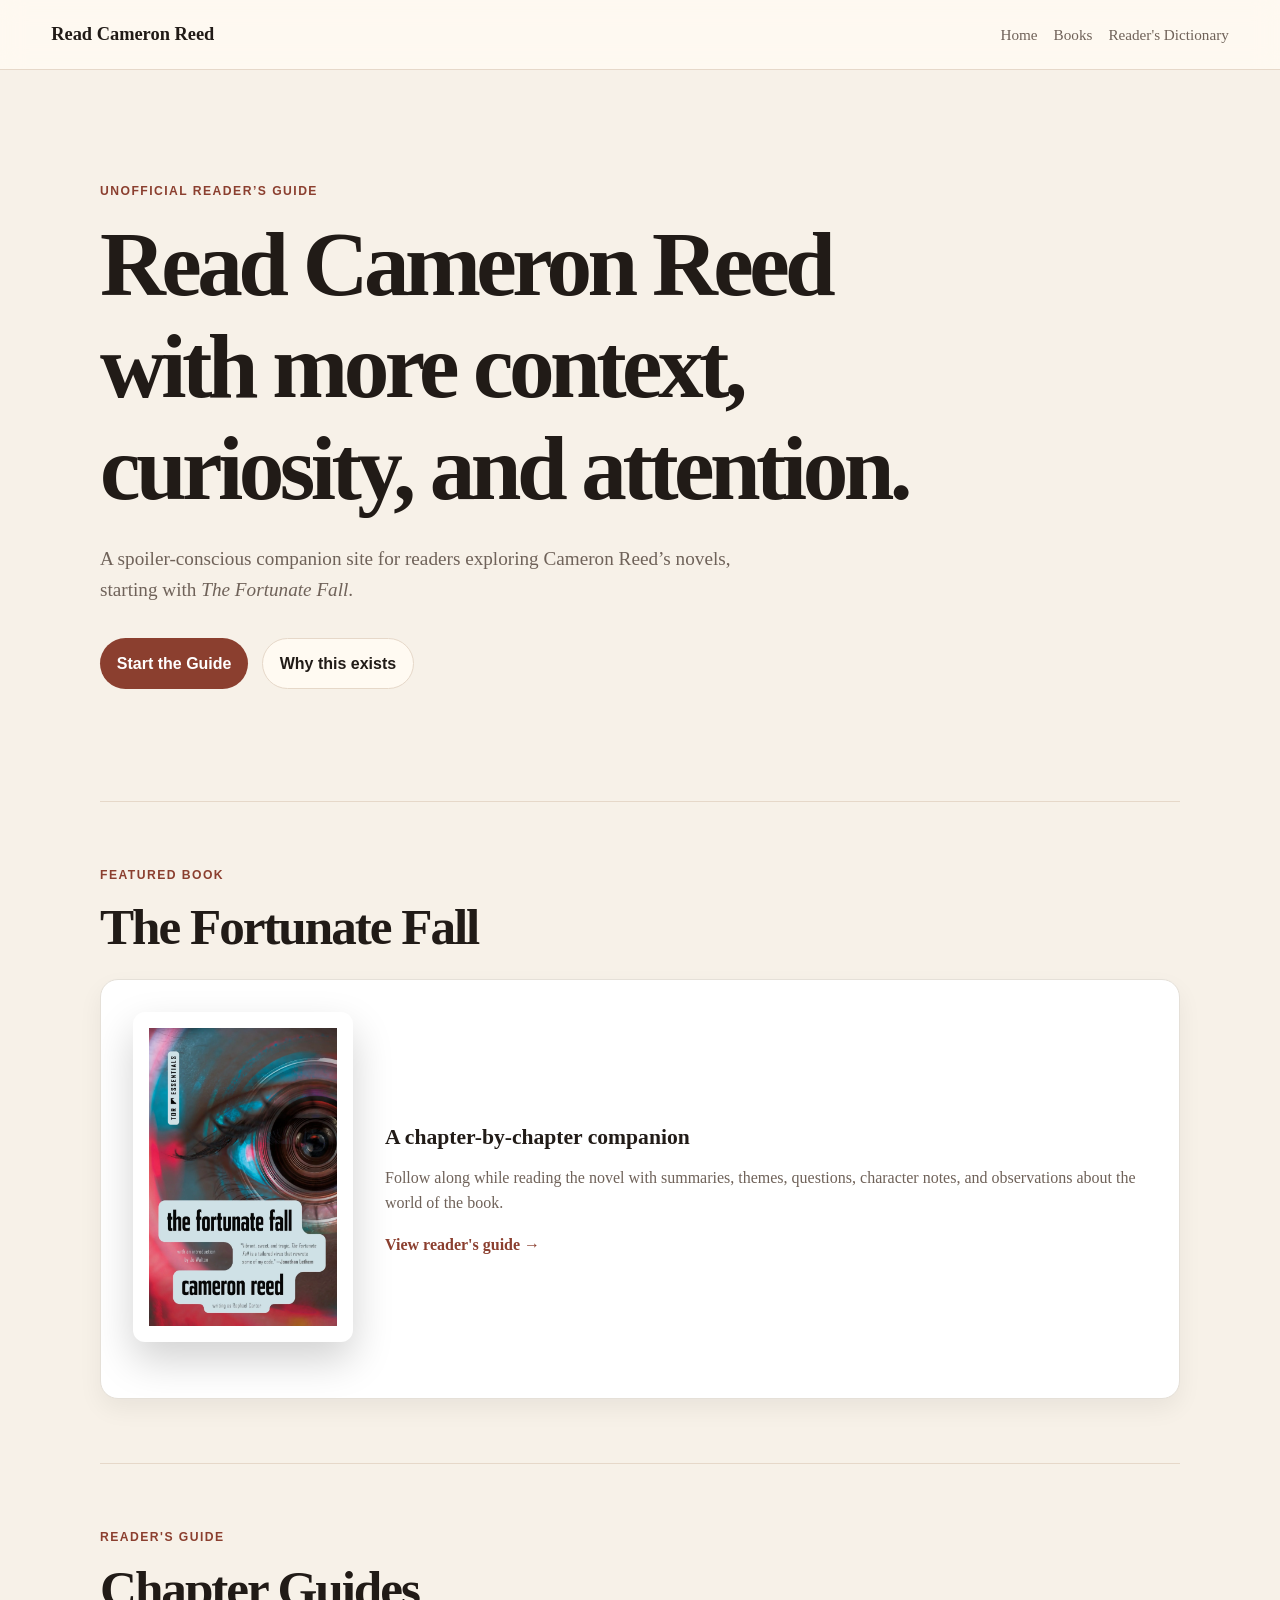
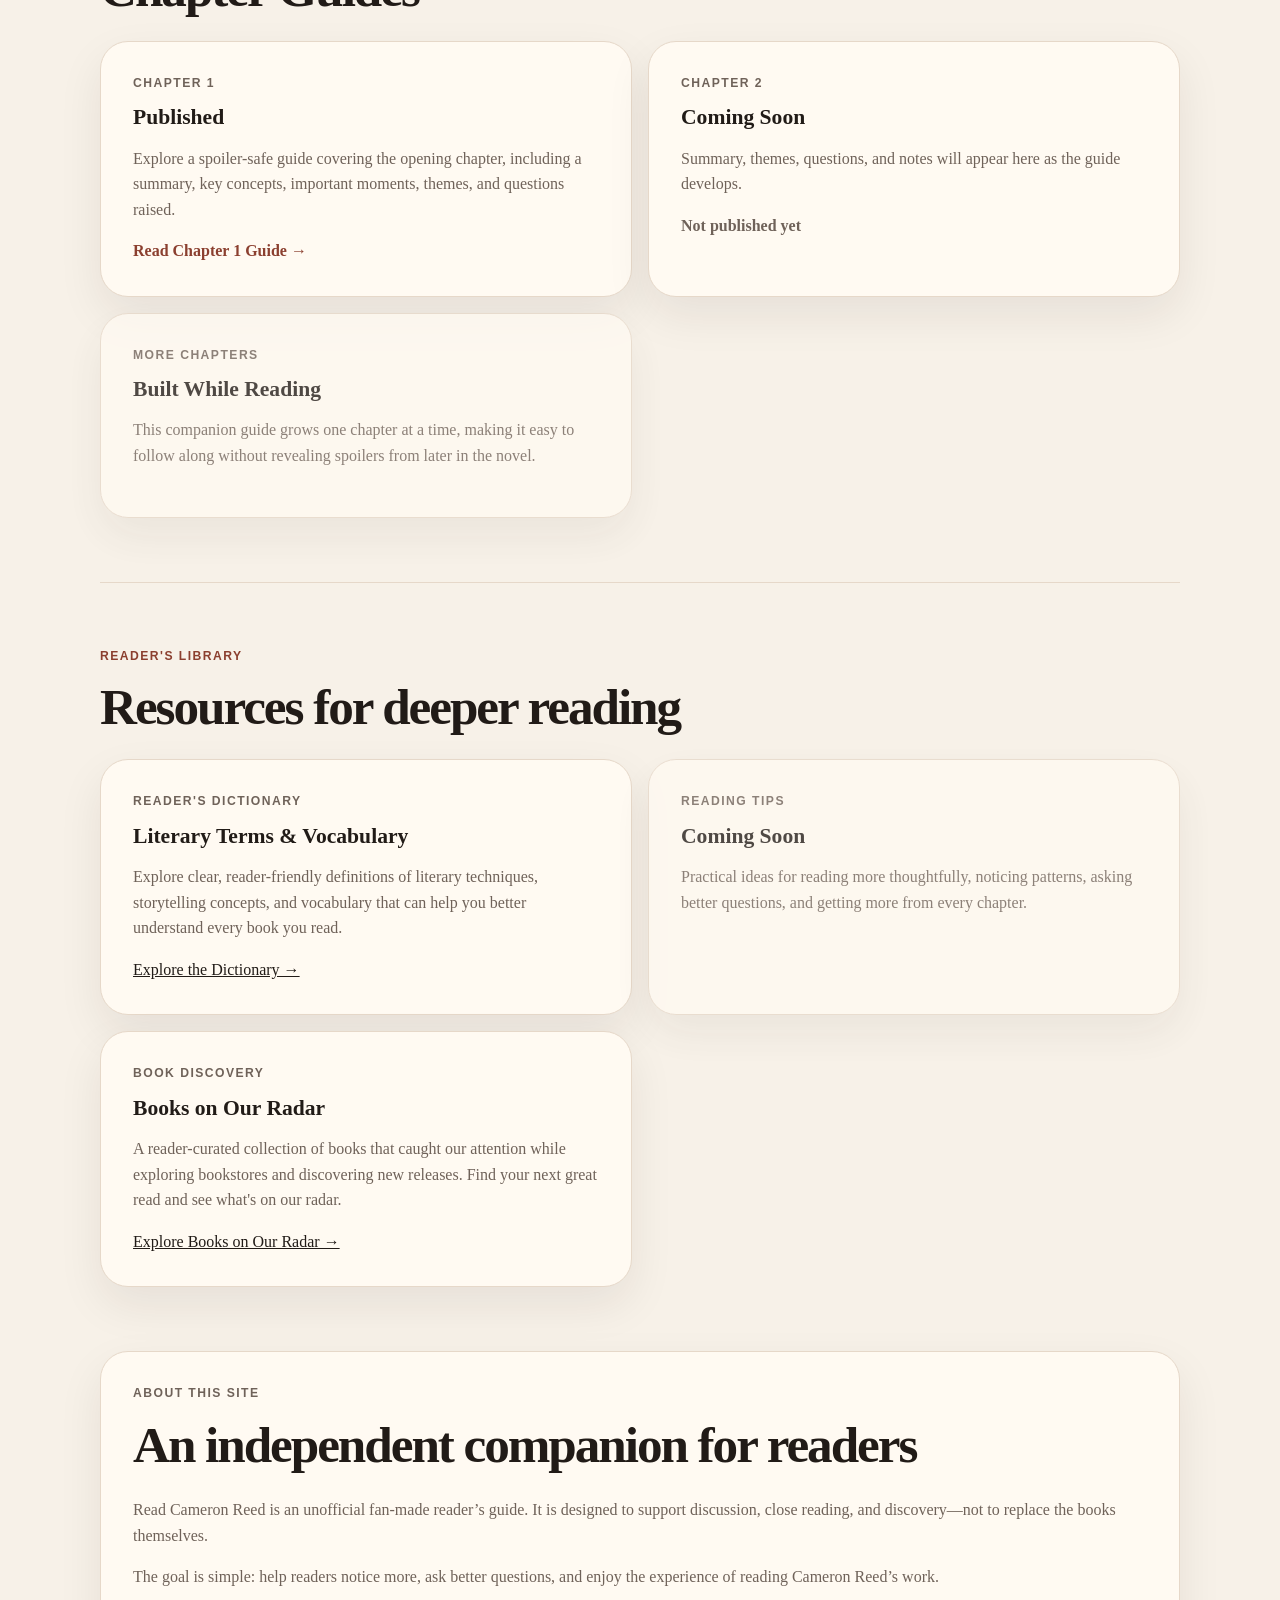
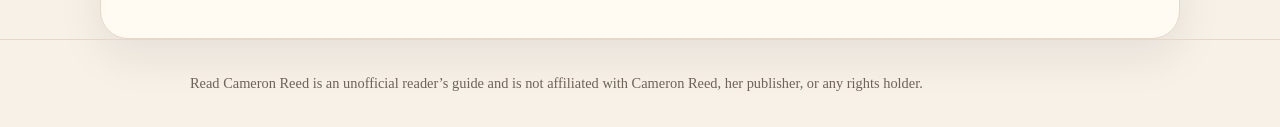
==== index.html @ 3d7f7a55 "Add Books on Our Radar and homepage Reader's Library update" ====
<!doctype html>
<html lang="en">

<head>
  <!-- Google tag (gtag.js) -->
  <script async src="https://www.googletagmanager.com/gtag/js?id=G-PW70NG52H1"></script>
  <script>
    window.dataLayer = window.dataLayer || [];
    function gtag() { dataLayer.push(arguments); }
    gtag('js', new Date());

    gtag('config', 'G-PW70NG52H1');
  </script>

  <meta charset="utf-8">
  <meta name="viewport" content="width=device-width, initial-scale=1">

  <title>Read Cameron Reed | An Unofficial Reader's Companion</title>
  <meta name="description"
    content="An unofficial, spoiler-conscious reader's companion for Cameron Reed's novels, featuring chapter guides, themes, characters, and reading resources.">
  <meta name="author" content="Read Cameron Reed">

  <link rel="canonical" href="https://readcameronreed.com/">

  <!-- Open Graph -->
  <meta property="og:locale" content="en_US">
  <meta property="og:type" content="website">
  <meta property="og:site_name" content="Read Cameron Reed">
  <meta property="og:url" content="https://readcameronreed.com/">
  <meta property="og:title" content="Read Cameron Reed">
  <meta property="og:description"
    content="Chapter guides, themes, characters, and thoughtful reading companions for Cameron Reed's novels.">
  <meta property="og:image" content="https://readcameronreed.com/assets/images/social/social-card.jpg">
  <meta property="og:image:secure_url" content="https://readcameronreed.com/assets/images/social/social-card.jpg">
  <meta property="og:image:type" content="image/jpeg">
  <meta property="og:image:width" content="1200">
  <meta property="og:image:height" content="630">
  <meta property="og:image:alt"
    content="Read Cameron Reed — An unofficial reader's companion for Cameron Reed's novels.">

  <!-- Twitter / X -->
  <meta name="twitter:card" content="summary_large_image">
  <meta name="twitter:title" content="Read Cameron Reed">
  <meta name="twitter:description"
    content="Chapter guides, themes, characters, and thoughtful reading companions for Cameron Reed's novels.">
  <meta name="twitter:image" content="https://readcameronreed.com/assets/images/social/social-card.jpg">
  <meta name="twitter:image:alt"
    content="Read Cameron Reed — An unofficial reader's companion for Cameron Reed's novels.">

  <!-- Icons -->
  <link rel="icon" href="/favicon.ico" sizes="any">
  <link rel="icon" type="image/svg+xml" href="/assets/favicon.svg">
  <link rel="icon" type="image/png" sizes="32x32" href="/favicon-32x32.png">
  <link rel="icon" type="image/png" sizes="16x16" href="/favicon-16x16.png">
  <link rel="apple-touch-icon" href="/apple-touch-icon.png">

  <meta name="theme-color" content="#8b3f2f">

  <link rel="stylesheet" href="/assets/style.css?v=1.0.6" />
</head>

<body>
  <header class="site-header">
    <a class="site-logo" href="/">Read Cameron Reed</a>

    <nav class="site-nav" aria-label="Main navigation">
      <a href="/" aria-current="page">Home</a>
      <a href="/the-fortunate-fall/">Books</a>
      <!-- <a href="/readers-library/">Reader's Library</a> -->
      <a href="/readers-dictionary/">Reader's Dictionary</a>
    </nav>
  </header>

  <main>
    <section class="hero">
      <p class="eyebrow">Unofficial reader’s guide</p>
      <h1>Read Cameron Reed with more context, curiosity, and attention.</h1>
      <p class="hero-text">
        A spoiler-conscious companion site for readers exploring Cameron Reed’s novels,
        starting with <em>The Fortunate Fall</em>.
      </p>

      <div class="hero-actions">
        <a class="button primary" href="/the-fortunate-fall/">
          Start the Guide
        </a>
        <a class="button secondary" href="#about">Why this exists</a>
      </div>
    </section>

    <section id="books" class="section">
      <div class="section-heading">
        <p class="eyebrow">Featured book</p>
        <h2>The Fortunate Fall</h2>
      </div>

      <div class="book-card">

        <img src="/assets/images/the-fortunate-fall-cover.webp" alt="Cover of The Fortunate Fall by Cameron Reed"
          class="book-cover">

        <div>
          <h3>A chapter-by-chapter companion</h3>
          <p>
            Follow along while reading the novel with summaries, themes,
            questions, character notes, and observations about the world
            of the book.
          </p>

          <a class="text-link" href="#guides">
            View reader's guide →
          </a>
        </div>

      </div>
    </section>

    <section id="guides" class="section">
      <div class="section-heading">
        <p class="eyebrow">Reader's Guide</p>
        <h2>Chapter Guides</h2>
      </div>

      <div class="guide-grid">

        <article class="guide-card">
          <p class="chapter-label">Chapter 1</p>

          <h3>Published</h3>

          <p>
            Explore a spoiler-safe guide covering the opening chapter, including a
            summary, key concepts, important moments, themes, and questions raised.
          </p>

          <a class="text-link" href="/the-fortunate-fall/chapter-1/">
            Read Chapter 1 Guide →
          </a>
        </article>

        <article class="guide-card">
          <p class="chapter-label">Chapter 2</p>

          <h3>Coming Soon</h3>

          <p>
            Summary, themes, questions, and notes will appear here as the guide
            develops.
          </p>

          <a class="text-link disabled" href="#" aria-disabled="true">
            Not published yet
          </a>
        </article>

        <article class="guide-card muted">
          <p class="chapter-label">More Chapters</p>

          <h3>Built While Reading</h3>

          <p>
            This companion guide grows one chapter at a time, making it easy to
            follow along without revealing spoilers from later in the novel.
          </p>
        </article>

      </div>
    </section>

    <section id="library" class="section">
      <div class="section-heading">
        <p class="eyebrow">Reader's Library</p>
        <h2>Resources for deeper reading</h2>
      </div>

      <div class="guide-grid">

        <article class="guide-card">
          <p class="chapter-label">Reader's Dictionary</p>

          <h3>Literary Terms &amp; Vocabulary</h3>

          <p>
            Explore clear, reader-friendly definitions of literary techniques,
            storytelling concepts, and vocabulary that can help you better
            understand every book you read.
          </p>

          <a href="/readers-dictionary/">
            Explore the Dictionary →
          </a>
        </article>

        <article class="guide-card muted">
          <p class="chapter-label">Reading Tips</p>

          <h3>Coming Soon</h3>

          <p>
            Practical ideas for reading more thoughtfully, noticing patterns,
            asking better questions, and getting more from every chapter.
          </p>
        </article>

        <article class="guide-card">
          <p class="chapter-label">Book Discovery</p>

          <h3>Books on Our Radar</h3>

          <p>
            A reader-curated collection of books that caught our attention while
            exploring bookstores and discovering new releases. Find your next
            great read and see what's on our radar.
          </p>

          <a href="/books-on-our-radar/">
            Explore Books on Our Radar →
          </a>
        </article>

      </div>
    </section>

    <section id="about" class="section about-section">
      <div class="section-heading">
        <p class="eyebrow">About this site</p>
        <h2>An independent companion for readers</h2>
      </div>

      <p>
        Read Cameron Reed is an unofficial fan-made reader’s guide. It is designed to support
        discussion, close reading, and discovery—not to replace the books themselves.
      </p>

      <p>
        The goal is simple: help readers notice more, ask better questions, and enjoy the experience
        of reading Cameron Reed’s work.
      </p>
    </section>
  </main>

  <footer class="site-footer">
    <p>
      Read Cameron Reed is an unofficial reader’s guide and is not affiliated with Cameron Reed,
      her publisher, or any rights holder.
    </p>
  </footer>

  <script src="assets/main.js"></script>
</body>

</html>
---- assets/style.css ----
:root {
  --bg: #f7f1e8;
  --surface: #fffaf2;
  --text: #211b17;
  --muted: #6f6259;
  --accent: #8b3f2f;
  --accent-dark: #652b21;
  --border: #e6d8c9;
  --shadow: 0 18px 45px rgba(33, 27, 23, 0.08);
}

* {
  box-sizing: border-box;
}

body {
  margin: 0;
  font-family: Georgia, "Times New Roman", serif;
  background: var(--bg);
  color: var(--text);
  line-height: 1.6;
}

a {
  color: inherit;
}

.site-header {
  display: flex;
  justify-content: space-between;
  align-items: center;
  gap: 1rem;
  padding: 1.25rem clamp(1rem, 4vw, 4rem);
  border-bottom: 1px solid var(--border);
  background: rgba(255, 250, 242, 0.88);
  position: sticky;
  top: 0;
  backdrop-filter: blur(12px);
  z-index: 10;
}

.site-logo {
  font-weight: 700;
  text-decoration: none;
  font-size: 1.15rem;
}

.site-nav {
  display: flex;
  gap: 1rem;
  flex-wrap: wrap;
}

.site-nav a {
  text-decoration: none;
  color: var(--muted);
  font-size: 0.95rem;
}

.site-nav a:hover {
  color: var(--accent);
}

main {
  width: min(1080px, calc(100% - 2rem));
  margin: 0 auto;
}

.hero {
  padding: clamp(4rem, 10vw, 7rem) 0;
}

.eyebrow,
.chapter-label {
  color: var(--accent);
  text-transform: uppercase;
  letter-spacing: 0.12em;
  font-size: 0.76rem;
  font-weight: 700;
  margin: 0 0 0.75rem;
  font-family: Arial, sans-serif;
}

h1,
h2,
h3 {
  line-height: 1.12;
  margin: 0;
}

h1 {
  font-size: clamp(2.7rem, 8vw, 5.7rem);
  max-width: 900px;
  letter-spacing: -0.05em;
}

h2 {
  font-size: clamp(2rem, 5vw, 3.2rem);
  letter-spacing: -0.04em;
}

h3 {
  font-size: 1.35rem;
}

.hero-text {
  max-width: 680px;
  color: var(--muted);
  font-size: 1.2rem;
  margin: 1.5rem 0 0;
}

.hero-actions {
  display: flex;
  gap: 0.85rem;
  flex-wrap: wrap;
  margin-top: 2rem;
}

.button {
  display: inline-flex;
  align-items: center;
  justify-content: center;
  min-height: 44px;
  padding: 0.75rem 1.05rem;
  border-radius: 999px;
  text-decoration: none;
  font-family: Arial, sans-serif;
  font-weight: 700;
}

.button.primary {
  background: var(--accent);
  color: white;
}

.button.primary:hover {
  background: var(--accent-dark);
}

.button.secondary {
  border: 1px solid var(--border);
  background: var(--surface);
}

.section {
  padding: 4rem 0;
  border-top: 1px solid var(--border);
}

.section-heading {
  margin-bottom: 1.5rem;
}

.book-card,
.guide-card,
.about-section {
  background: var(--surface);
  border: 1px solid var(--border);
  border-radius: 28px;
  padding: clamp(1.25rem, 3vw, 2rem);
  box-shadow: var(--shadow);
}

.book-card {
  display: flex;
  align-items: center;
  justify-content: space-between;
  gap: 2rem;
}

.book-card p,
.guide-card p,
.about-section p {
  color: var(--muted);
}

.guide-grid {
  display: grid;
  grid-template-columns: repeat(2, minmax(0, 1fr));
  gap: 1rem;
}

.guide-card.muted {
  opacity: 0.78;
}

.text-link {
  color: var(--accent);
  font-weight: 700;
  text-decoration: none;
  white-space: nowrap;
}

.text-link:hover {
  text-decoration: underline;
}

.text-link.disabled {
  color: var(--muted);
  pointer-events: none;
}

.site-footer {
  padding: 2rem clamp(1rem, 4vw, 4rem);
  color: var(--muted);
  font-size: 0.9rem;
  border-top: 1px solid var(--border);
}

.site-footer p {
  max-width: 900px;
  margin: 0 auto;
}

@media (max-width: 720px) {

  .site-header,
  .book-card {
    align-items: flex-start;
    flex-direction: column;
  }

  .guide-grid {
    grid-template-columns: 1fr;
  }

  h1 {
    font-size: clamp(2.4rem, 14vw, 4rem);
  }
}

.book-cover {
  width: min(220px, 100%);
  border-radius: 12px;
  box-shadow: 0 18px 40px rgba(0, 0, 0, 0.18);

  margin: 0 auto 1.5rem;
  display: block;
}

/* ==========================================================
   Homepage
   ========================================================== */

#books,
#guides,
#about {
  scroll-margin-top: 30px;
}

/* ==========================================================
   Chapter Guide Pages
   ========================================================== */

.page-shell {
  max-width: 960px;
  margin: 0 auto;
  padding: 3rem 1.25rem 4rem;
}

.chapter-guide {
  max-width: 760px;
  margin: 0 auto;
  line-height: 1.75;
}

.chapter-guide .eyebrow {
  margin-bottom: 0.75rem;
  font-size: 0.78rem;
  font-weight: 700;
  letter-spacing: 0.12em;
  text-transform: uppercase;
  color: #7a5c3e;
}

.chapter-guide h1 {
  margin: 0 0 1rem;
  font-size: clamp(2.25rem, 6vw, 4.25rem);
  line-height: 1.05;
  letter-spacing: -0.04em;
}

.chapter-guide .lede {
  margin: 0 0 1.5rem;
  font-size: 1.2rem;
  line-height: 1.65;
  color: #4d4036;
}

.spoiler-note {
  margin: 1.5rem 0 2.75rem;
  padding: 1rem 1.1rem;
  border-left: 4px solid #9b6a3d;
  border-radius: 0.75rem;
  background: #fff7ed;
  color: #4d3420;
}

.chapter-guide section {
  margin-top: 3rem;
}

.chapter-guide h2 {
  margin: 0 0 1rem;
  padding-top: 0.25rem;
  font-size: clamp(1.45rem, 3vw, 2rem);
  line-height: 1.2;
  letter-spacing: -0.02em;
}

.chapter-guide h3 {
  margin: 1.5rem 0 0.5rem;
  font-size: 1.15rem;
  line-height: 1.3;
}

.chapter-guide p {
  margin: 0 0 1.15rem;
}

.chapter-guide ul {
  margin: 0.75rem 0 1.35rem;
  padding-left: 1.25rem;
}

.chapter-guide li {
  margin-bottom: 0.55rem;
}

.chapter-nav {
  display: flex;
  justify-content: space-between;
  gap: 1rem;
  margin-top: 3.5rem;
  padding-top: 1.5rem;
  border-top: 1px solid rgba(80, 60, 40, 0.18);
  font-weight: 700;
}

.chapter-nav span {
  color: #6f6259;
}

@media (max-width: 640px) {
  .page-shell {
    padding-top: 2rem;
  }

  .chapter-guide {
    line-height: 1.68;
  }

  .chapter-guide section {
    margin-top: 2.4rem;
  }

  .chapter-nav {
    flex-direction: column;
  }
}

.chapter-book {
  display: inline-flex;
  align-items: center;
  gap: 1rem;

  margin: 1.5rem 0;
  padding: 0.75rem 1rem;

  background: var(--surface-color);
  border: 1px solid var(--border-color);
  border-radius: 12px;
}

.chapter-book-cover {
  width: 56px;
  border-radius: 6px;
  box-shadow: 0 4px 12px rgba(0, 0, 0, .15);
}

.chapter-book span {
  color: var(--text-muted);
  font-size: 0.9rem;
}

/* ==========================================================
   Documentation Pages
   ========================================================== */

.doc-shell {
  max-width: 1100px;
  margin: 0 auto;
  padding: 4rem 1.5rem 5rem;
}

.doc-hero {
  max-width: 760px;
  margin-bottom: 5rem;
}

.doc-hero h1 {
  margin: 0.25rem 0 1rem;
  font-size: clamp(3rem, 7vw, 4.8rem);
  line-height: 1.05;
  letter-spacing: -0.045em;
}

.doc-lede {
  max-width: 720px;
  margin-bottom: 2rem;
  font-size: 1.3rem;
  line-height: 1.7;
  color: #555;
}

.doc-actions {
  display: flex;
  gap: 1rem;
  flex-wrap: wrap;
}

.doc-section {
  margin-top: 5rem;
}

.doc-section-heading {
  margin-bottom: 2rem;
}

.doc-section-heading h2 {
  margin: 0.25rem 0 0;
  font-size: clamp(2rem, 4vw, 2.8rem);
  line-height: 1.15;
}

.doc-copy {
  max-width: 760px;
}

.doc-copy p {
  margin-bottom: 1.4rem;
  font-size: 1.08rem;
  line-height: 1.85;
}

.doc-grid {
  display: grid;
  grid-template-columns: repeat(auto-fit, minmax(320px, 1fr));
  gap: 1.75rem;
}

.doc-card {
  padding: 1.75rem;
  border: 1px solid #e6e6e6;
  border-radius: 18px;
  background: #fff;
  transition:
    transform .18s ease,
    box-shadow .18s ease,
    border-color .18s ease;
}

.doc-card:hover {
  transform: translateY(-3px);
  border-color: #d7d7d7;
  box-shadow: 0 12px 32px rgba(0, 0, 0, .06);
}

.doc-card.muted {
  background: #fafafa;
}

.doc-card h3 {
  margin: .35rem 0 1rem;
  font-size: 1.35rem;
}

.doc-card p {
  margin-bottom: 1.4rem;
  line-height: 1.7;
}

.status-pill {
  display: inline-block;
  padding: .4rem .8rem;
  border-radius: 999px;
  background: #f2f2f2;
  font-size: .85rem;
  font-weight: 600;
  color: #666;
}

.doc-callout {
  max-width: 820px;
  padding-top: 3rem;
  border-top: 1px solid #ececec;
}

.doc-callout h2 {
  margin-bottom: 1rem;
}

.doc-callout p {
  font-size: 1.1rem;
  line-height: 1.8;
}

@media (max-width: 768px) {

  .doc-shell {
    padding-top: 2.5rem;
  }

  .doc-hero {
    margin-bottom: 3.5rem;
  }

  .doc-section {
    margin-top: 3.5rem;
  }

}

html {
  scroll-behavior: smooth;
}

.doc-section {
  scroll-margin-top: 90px;
}

.doc-hero-image {
  display: block;
  width: 100%;
  max-width: 900px;
  height: auto;

  margin-top: 3rem;
  margin-bottom: 2.5rem;

  border-radius: 18px;
  box-shadow: 0 20px 60px rgba(0, 0, 0, 0.18);
}

.guide-overview {
  margin: 1.5rem 0;
}

.guide-overview p {
  margin: 0.5rem 0;
}

.doc-hero-with-cover {
  display: grid;
  grid-template-columns: minmax(0, 1fr) 220px;
  gap: 2rem;
  align-items: center;
}

.doc-book-cover {
  width: 220px;
  max-width: 100%;
  margin: 0;
  justify-self: center;
}

@media (max-width: 700px) {
  .doc-hero-with-cover {
    grid-template-columns: 1fr;
  }

  .doc-book-cover {
    order: -1;
    margin: 0 auto 1.25rem;
  }
}

.doc-book-cover {
  transition: transform 0.2s ease, box-shadow 0.2s ease;
}

.doc-book-cover:hover {
  transform: translateY(-2px);
  box-shadow: 0 24px 48px rgba(0, 0, 0, .22);
}

.doc-hero-image {
  max-width: 720px;
  width: 100%;
  margin: 2rem auto 0;
  display: block;
  border-radius: 16px;
}

/* ==========================================================
   Reader's Dictionary
   ========================================================== */

.dictionary-entry {
  max-width: 820px;
  margin: 0 auto;
  padding: 3rem 0;
}

.dictionary-entry .eyebrow {
  margin-bottom: 0.75rem;
  color: #8aa4d6;
  font-size: 0.85rem;
  font-weight: 700;
  letter-spacing: 0.12em;
  text-transform: uppercase;
}

.dictionary-entry h1 {
  margin: 0 0 1rem;
  font-size: clamp(2.4rem, 6vw, 4.25rem);
  line-height: 1;
}

.dictionary-entry .lede {
  margin: 0 0 2.5rem;
  padding: 1.5rem 1.75rem;
  border-left: 4px solid var(--accent, #4f8cff);
  background: rgba(255, 255, 255, 0.04);
  border-radius: 0.75rem;
  font-size: 1.125rem;
  line-height: 1.8;
}

.dictionary-entry section {
  margin: 2.5rem 0;
}

.dictionary-entry h2 {
  margin: 0 0 0.9rem;
  font-size: 1.5rem;
}

.dictionary-entry p {
  line-height: 1.85;
}

.dictionary-entry ul {
  margin: 1rem 0;
  padding-left: 1.4rem;
}

.dictionary-entry li {
  margin: 0.65rem 0;
  line-height: 1.75;
}

.dictionary-entry hr {
  border: 0;
  height: 1px;
  background: rgba(255, 255, 255, .08);
  margin: 2.75rem 0;
}

.dictionary-nav {
  display: flex;
  justify-content: space-between;
  align-items: center;
  gap: 1rem;
  margin-top: 3rem;
  padding-top: 2rem;
  border-top: 1px solid rgba(255, 255, 255, .08);
  font-size: .95rem;
}

.dictionary-nav a {
  font-weight: 600;
  text-decoration: none;
  transition: opacity .2s ease;
}

.dictionary-nav a:hover {
  opacity: .75;
}

@media (max-width: 640px) {
  .dictionary-entry {
    padding: 2rem 0;
  }

  .dictionary-entry .lede {
    padding: 1.1rem;
    font-size: 1.05rem;
  }

  .dictionary-nav {
    flex-direction: column;
  }
}

.dictionary-entry ul {
  margin: 1rem 0;
  padding-left: 1.35rem;
}

.dictionary-entry li {
  margin: 0.25rem 0;
  line-height: 1.55;
}

.dictionary-entry section+section {
  margin-top: 4.5rem;
}

.dictionary-card {
  margin-top: 1.5rem;
  padding: 2rem;
  border-radius: 18px;
  background: rgba(255, 255, 255, .04);
  border: 1px solid rgba(255, 255, 255, .08);
}

.dictionary-card h3 {
  margin-top: 0;
}

.dictionary-card a {
  display: inline-block;
  margin-top: 1rem;
  font-weight: 600;
}

.dictionary-list,
.coming-soon {
  display: grid;
  gap: .6rem;
  margin-top: 1rem;
}

.coming-soon li {
  opacity: .7;
}

.dictionary-index {
  max-width: 860px;
  margin: 0 auto;
  padding: 3rem 0;
}

.dictionary-index section {
  margin-top: 4rem;
}

.dictionary-index .doc-hero {
  margin-top: 0;
}

.dictionary-card {
  margin-top: 1.25rem;
  padding: 2rem;
  border-radius: 18px;
  background: rgba(255, 255, 255, 0.04);
  border: 1px solid rgba(255, 255, 255, 0.09);
}

.dictionary-card h3 {
  margin: 0 0 0.75rem;
  font-size: 1.8rem;
}

.dictionary-card p {
  max-width: 620px;
}

.dictionary-link {
  display: inline-block;
  margin-top: 1rem;
  font-weight: 700;
  text-decoration: none;
}

.dictionary-link:hover {
  text-decoration: underline;
}

.dictionary-list,
.coming-soon {
  display: grid;
  gap: 0.45rem;
  margin-top: 1rem;
  padding-left: 1.25rem;
}

.coming-soon li {
  opacity: 0.75;
}

@media (max-width: 640px) {
  .dictionary-index {
    padding: 2rem 0;
  }

  .dictionary-index section {
    margin-top: 3rem;
  }

  .dictionary-card {
    padding: 1.35rem;
  }
}

.dictionary-banner {
    max-width: 1100px;
    margin: 3rem auto 4rem;
}

.dictionary-banner img {
  display: block;
  width: 100%;
  height: auto;
  border-radius: 18px;

  box-shadow:
    0 20px 50px rgba(0, 0, 0, .35);

  border: 1px solid rgba(255, 255, 255, .08);
}

/* ==========================================================
   Book's On Our Radar
   ========================================================== */

.book-grid {
  display: grid;
  grid-template-columns: repeat(auto-fit, minmax(220px, 1fr));
  gap: 1.5rem;
}

.book-card {
  background: var(--card-bg, #fff);
  border: 1px solid var(--border-color, #e5e0d8);
  border-radius: 18px;
  overflow: hidden;
  box-shadow: 0 10px 24px rgba(0, 0, 0, 0.06);
}

.book-cover {
  aspect-ratio: 2 / 3;
  display: flex;
  align-items: center;
  justify-content: center;
  text-align: center;
  padding: 1rem;
  font-size: 0.9rem;
}

.placeholder-cover {
  background: linear-gradient(135deg, #f0e7d8, #d9c7aa);
  color: #5c4a35;
}

.book-card-body {
  padding: 1rem;
}

.book-card h3 {
  margin: 0.25rem 0;
}

.book-author {
  margin: 0 0 0.75rem;
  font-style: italic;
  color: var(--muted-text, #6f665c);
}
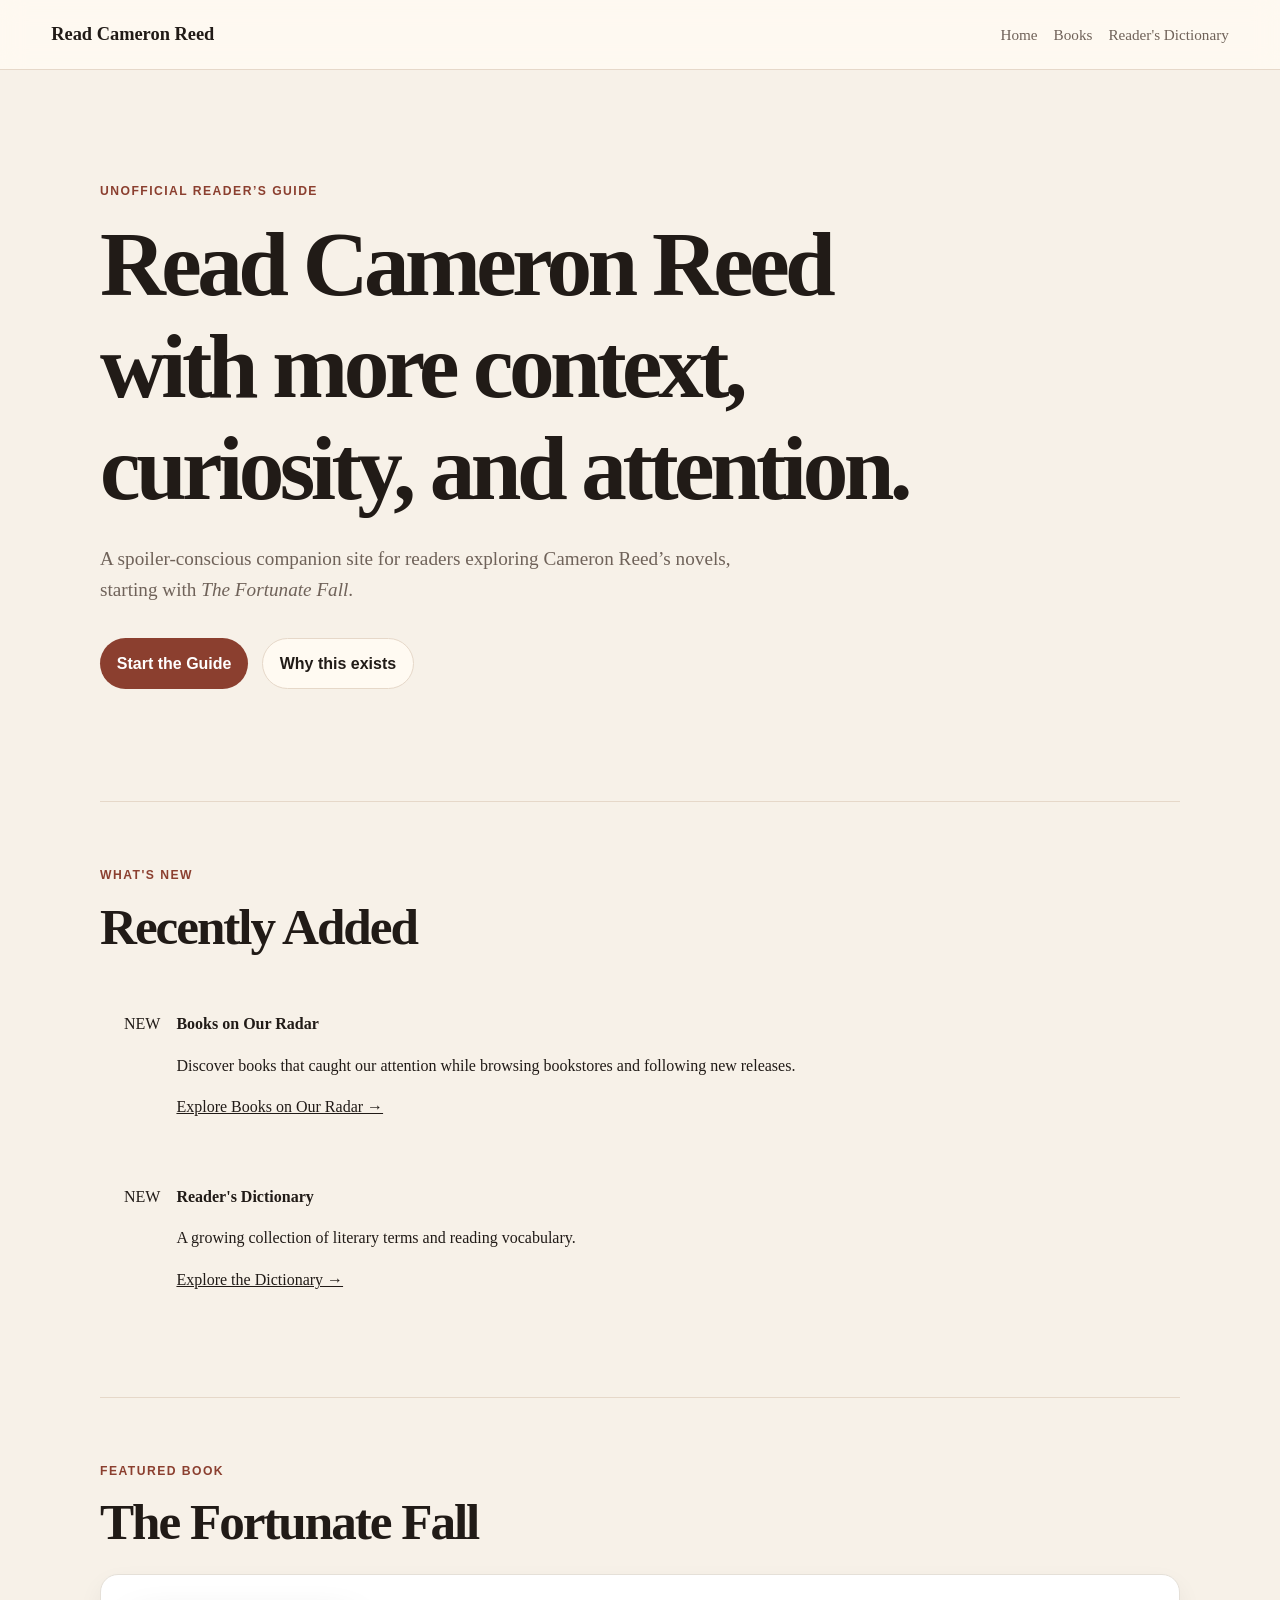
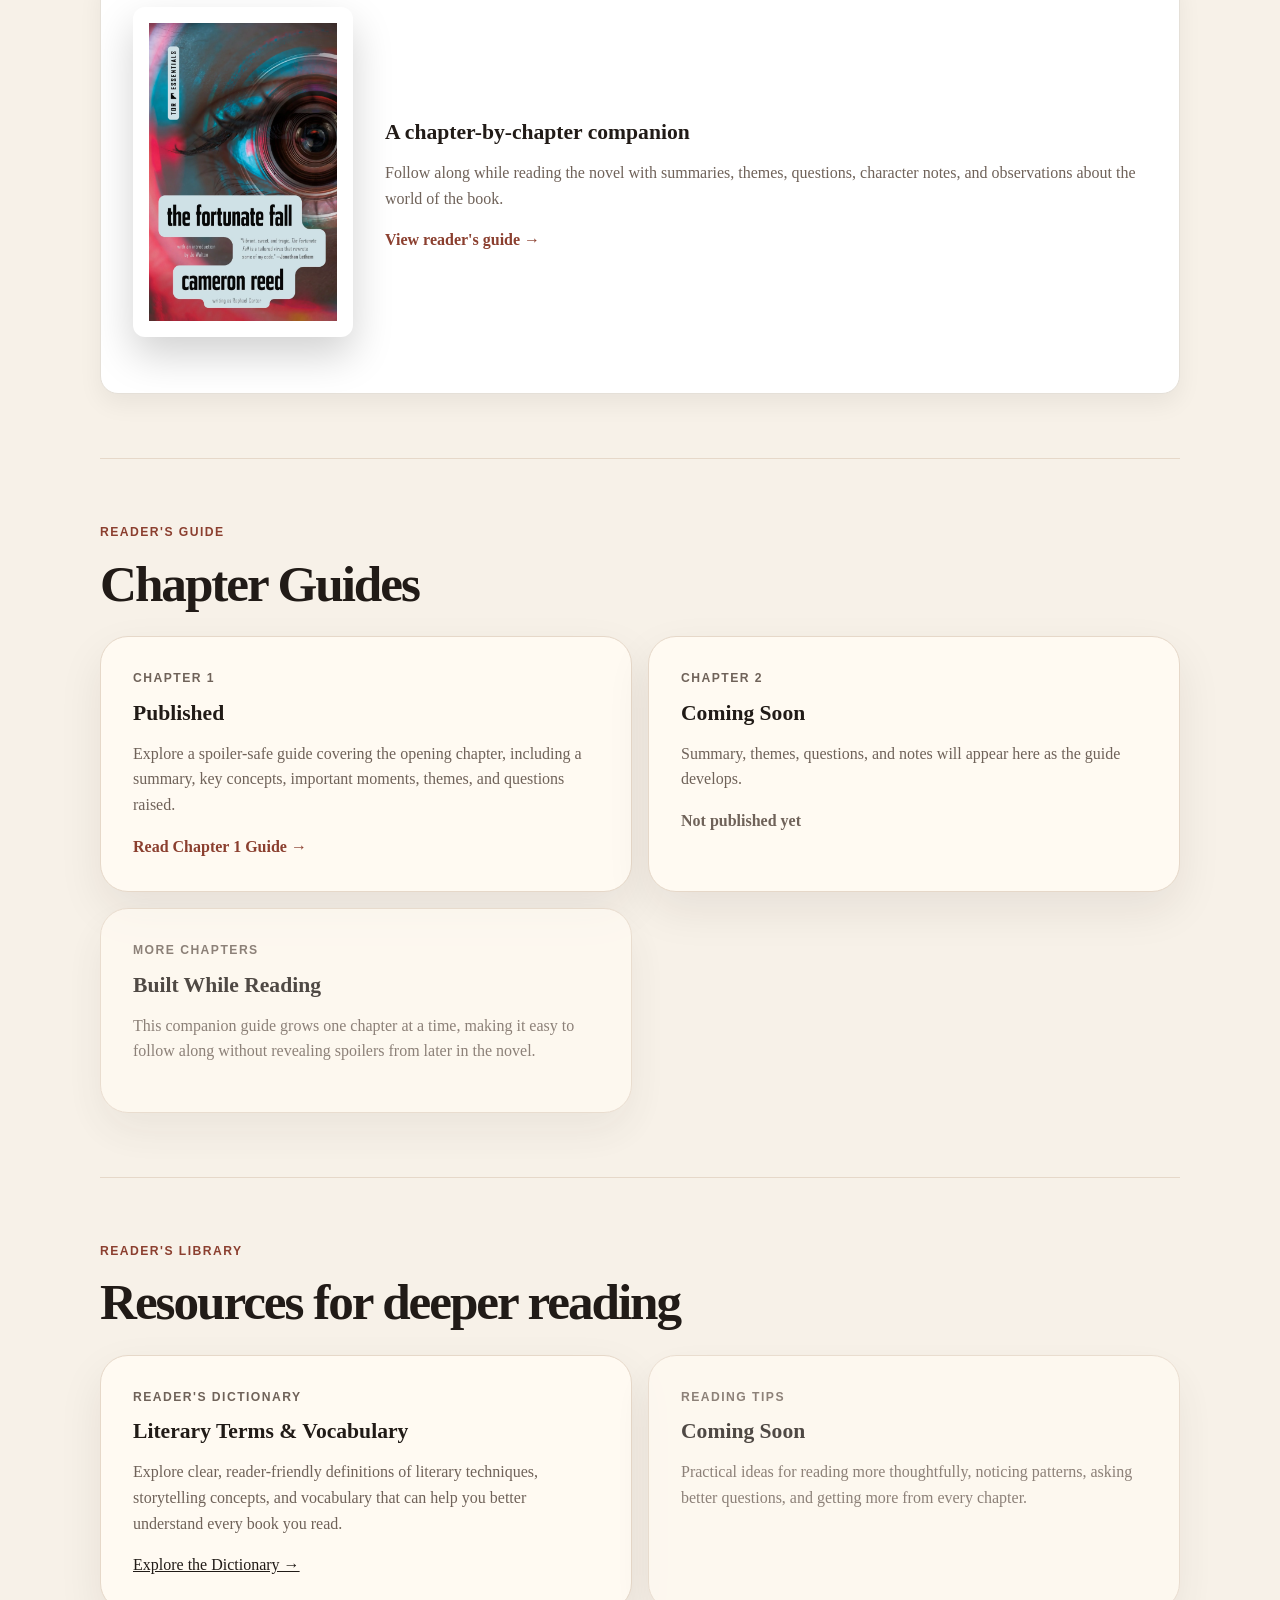
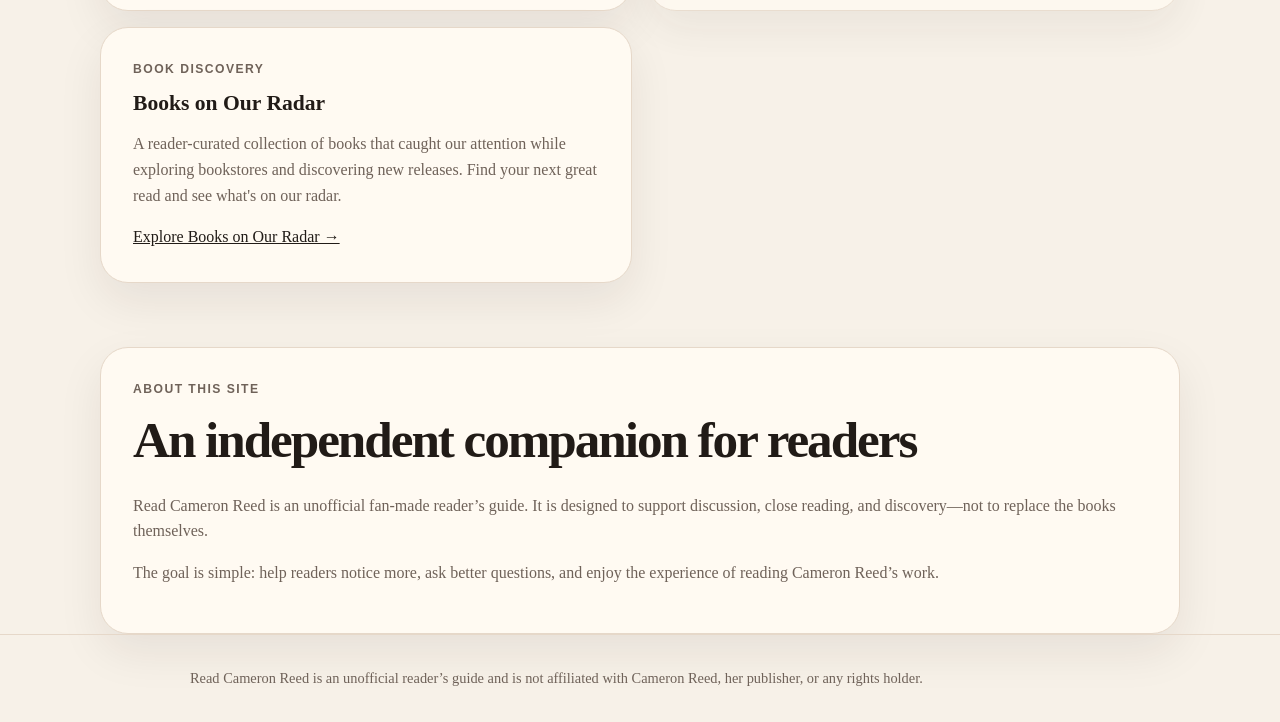
==== commit f003d4ad: "Add Recently Added section to homepage" ====
--- a/index.html
+++ b/index.html
@@ -56,7 +56,7 @@
 
   <meta name="theme-color" content="#8b3f2f">
 
-  <link rel="stylesheet" href="/assets/style.css?v=1.0.6" />
+  <link rel="stylesheet" href="/assets/style.css?v=1.0.8" />
 </head>
 
 <body>
@@ -88,6 +88,48 @@
       </div>
     </section>
 
+    <section id="recent" class="section recent-section">
+      <div class="section-heading">
+        <p class="eyebrow">What's New</p>
+        <h2>Recently Added</h2>
+      </div>
+
+      <ul class="recent-list">
+
+        <li>
+          <span class="recent-badge">NEW</span>
+
+          <div>
+            <strong>Books on Our Radar</strong>
+            <p>
+              Discover books that caught our attention while browsing bookstores
+              and following new releases.
+            </p>
+
+            <a href="/books-on-our-radar/">
+              Explore Books on Our Radar →
+            </a>
+          </div>
+        </li>
+
+        <li>
+          <span class="recent-badge">NEW</span>
+
+          <div>
+            <strong>Reader's Dictionary</strong>
+            <p>
+              A growing collection of literary terms and reading vocabulary.
+            </p>
+
+            <a href="/readers-dictionary/">
+              Explore the Dictionary →
+            </a>
+          </div>
+        </li>
+
+      </ul>
+    </section>
+
     <section id="books" class="section">
       <div class="section-heading">
         <p class="eyebrow">Featured book</p>
--- a/assets/style.css
+++ b/assets/style.css
@@ -249,6 +249,34 @@
   scroll-margin-top: 30px;
 }
 
+.recent-list {
+  list-style: none;
+  margin: 2rem 0 0;
+  padding: 0;
+}
+
+.recent-list li {
+  display: flex;
+  gap: 1rem;
+  align-items: flex-start;
+
+  padding: 1.5rem 0;
+  border-bottom: 1px solid var(--border-color);
+}
+
+.recent-list li:last-child {
+  border-bottom: none;
+}
+
+.recent-list li {
+  padding: 1.5rem;
+  margin-bottom: 1rem;
+
+  border: 1px solid var(--border-color);
+  border-radius: 12px;
+  background: var(--surface-color);
+}
+
 /* ==========================================================
    Chapter Guide Pages
    ========================================================== */
@@ -806,8 +834,8 @@
 }
 
 .dictionary-banner {
-    max-width: 1100px;
-    margin: 3rem auto 4rem;
+  max-width: 1100px;
+  margin: 3rem auto 4rem;
 }
 
 .dictionary-banner img {
@@ -869,3 +897,14 @@
   color: var(--muted-text, #6f665c);
 }
 
+.hero-social-card {
+  display: block;
+  width: 100%;
+  max-width: 900px;
+
+  margin: 2rem auto 0;
+
+  border-radius: 18px;
+  border: 1px solid var(--border-color);
+  box-shadow: 0 18px 40px rgba(0, 0, 0, 0.12);
+}
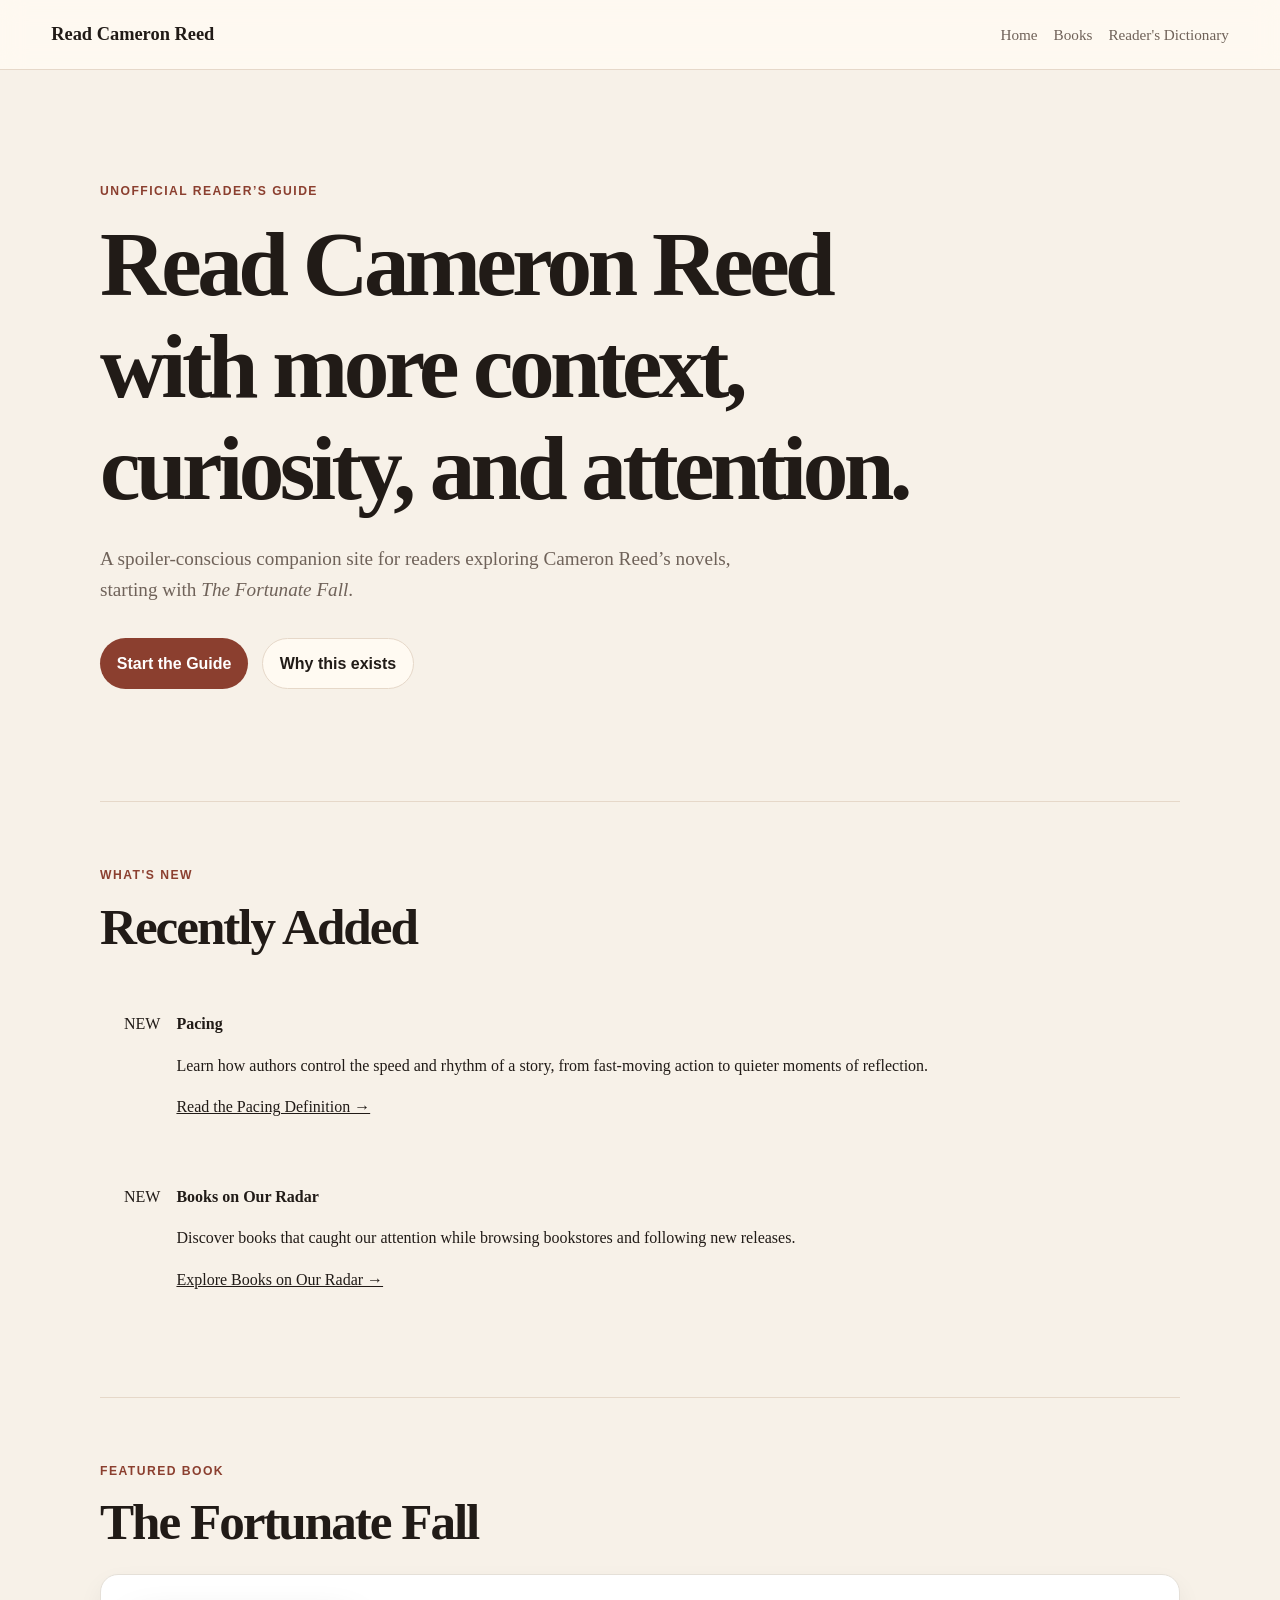
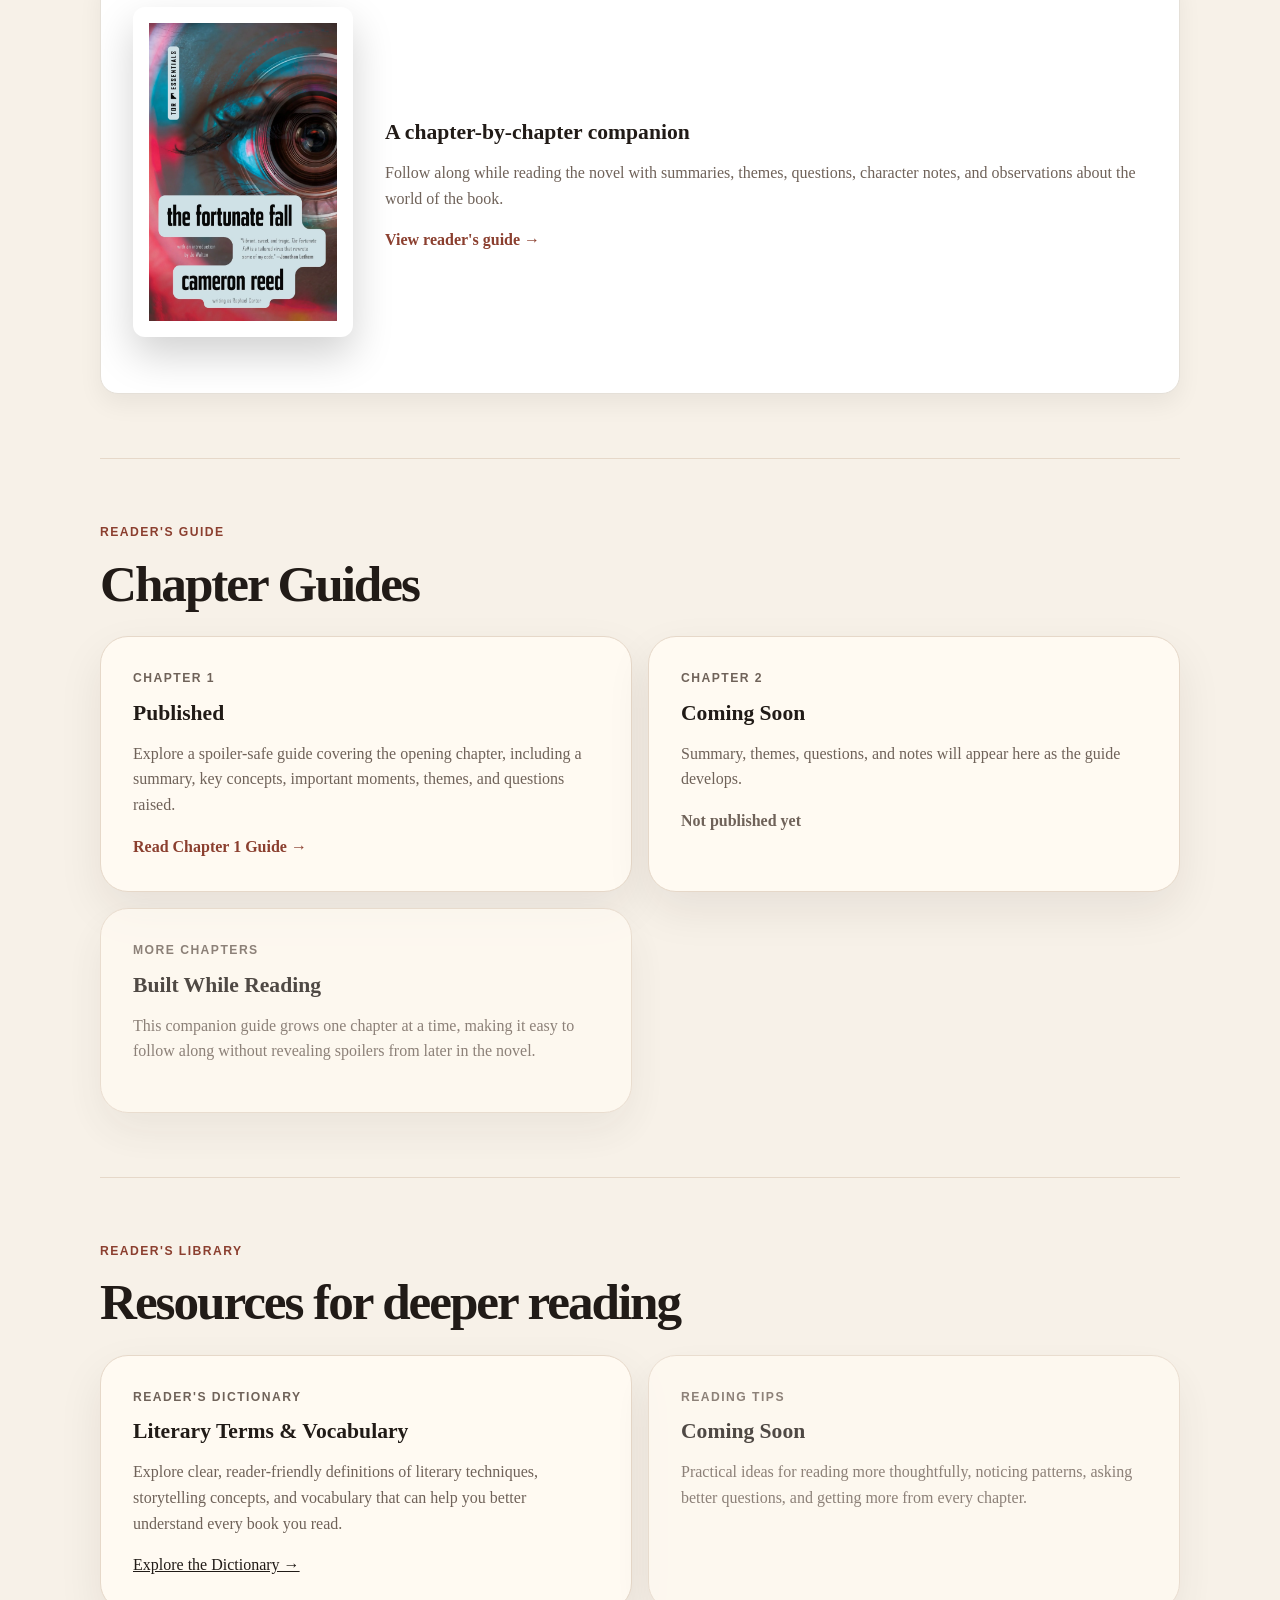
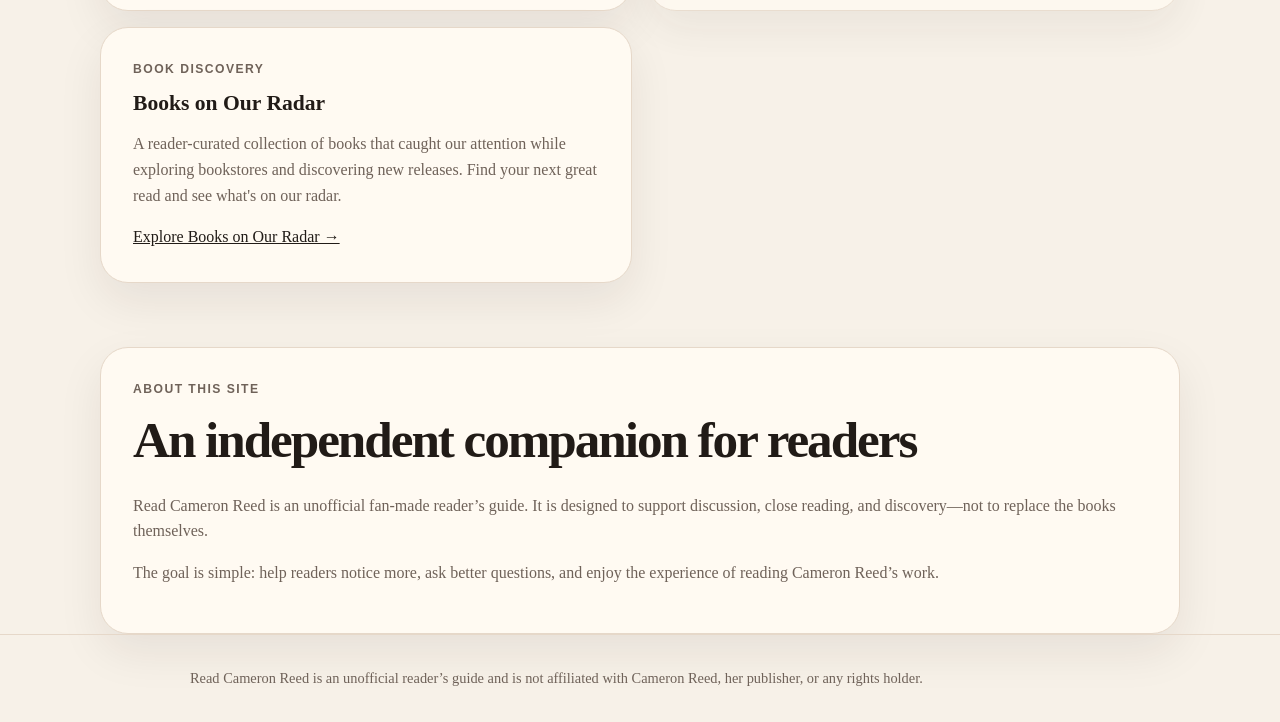
==== commit 4061dbdb: "Add Pacing definition and update dictionary homepage" ====
--- a/index.html
+++ b/index.html
@@ -100,6 +100,22 @@
           <span class="recent-badge">NEW</span>
 
           <div>
+            <strong>Pacing</strong>
+            <p>
+              Learn how authors control the speed and rhythm of a story, from
+              fast-moving action to quieter moments of reflection.
+            </p>
+
+            <a href="/readers-dictionary/pacing/">
+              Read the Pacing Definition →
+            </a>
+          </div>
+        </li>
+
+        <li>
+          <span class="recent-badge">NEW</span>
+
+          <div>
             <strong>Books on Our Radar</strong>
             <p>
               Discover books that caught our attention while browsing bookstores
@@ -108,21 +124,6 @@
 
             <a href="/books-on-our-radar/">
               Explore Books on Our Radar →
-            </a>
-          </div>
-        </li>
-
-        <li>
-          <span class="recent-badge">NEW</span>
-
-          <div>
-            <strong>Reader's Dictionary</strong>
-            <p>
-              A growing collection of literary terms and reading vocabulary.
-            </p>
-
-            <a href="/readers-dictionary/">
-              Explore the Dictionary →
             </a>
           </div>
         </li>
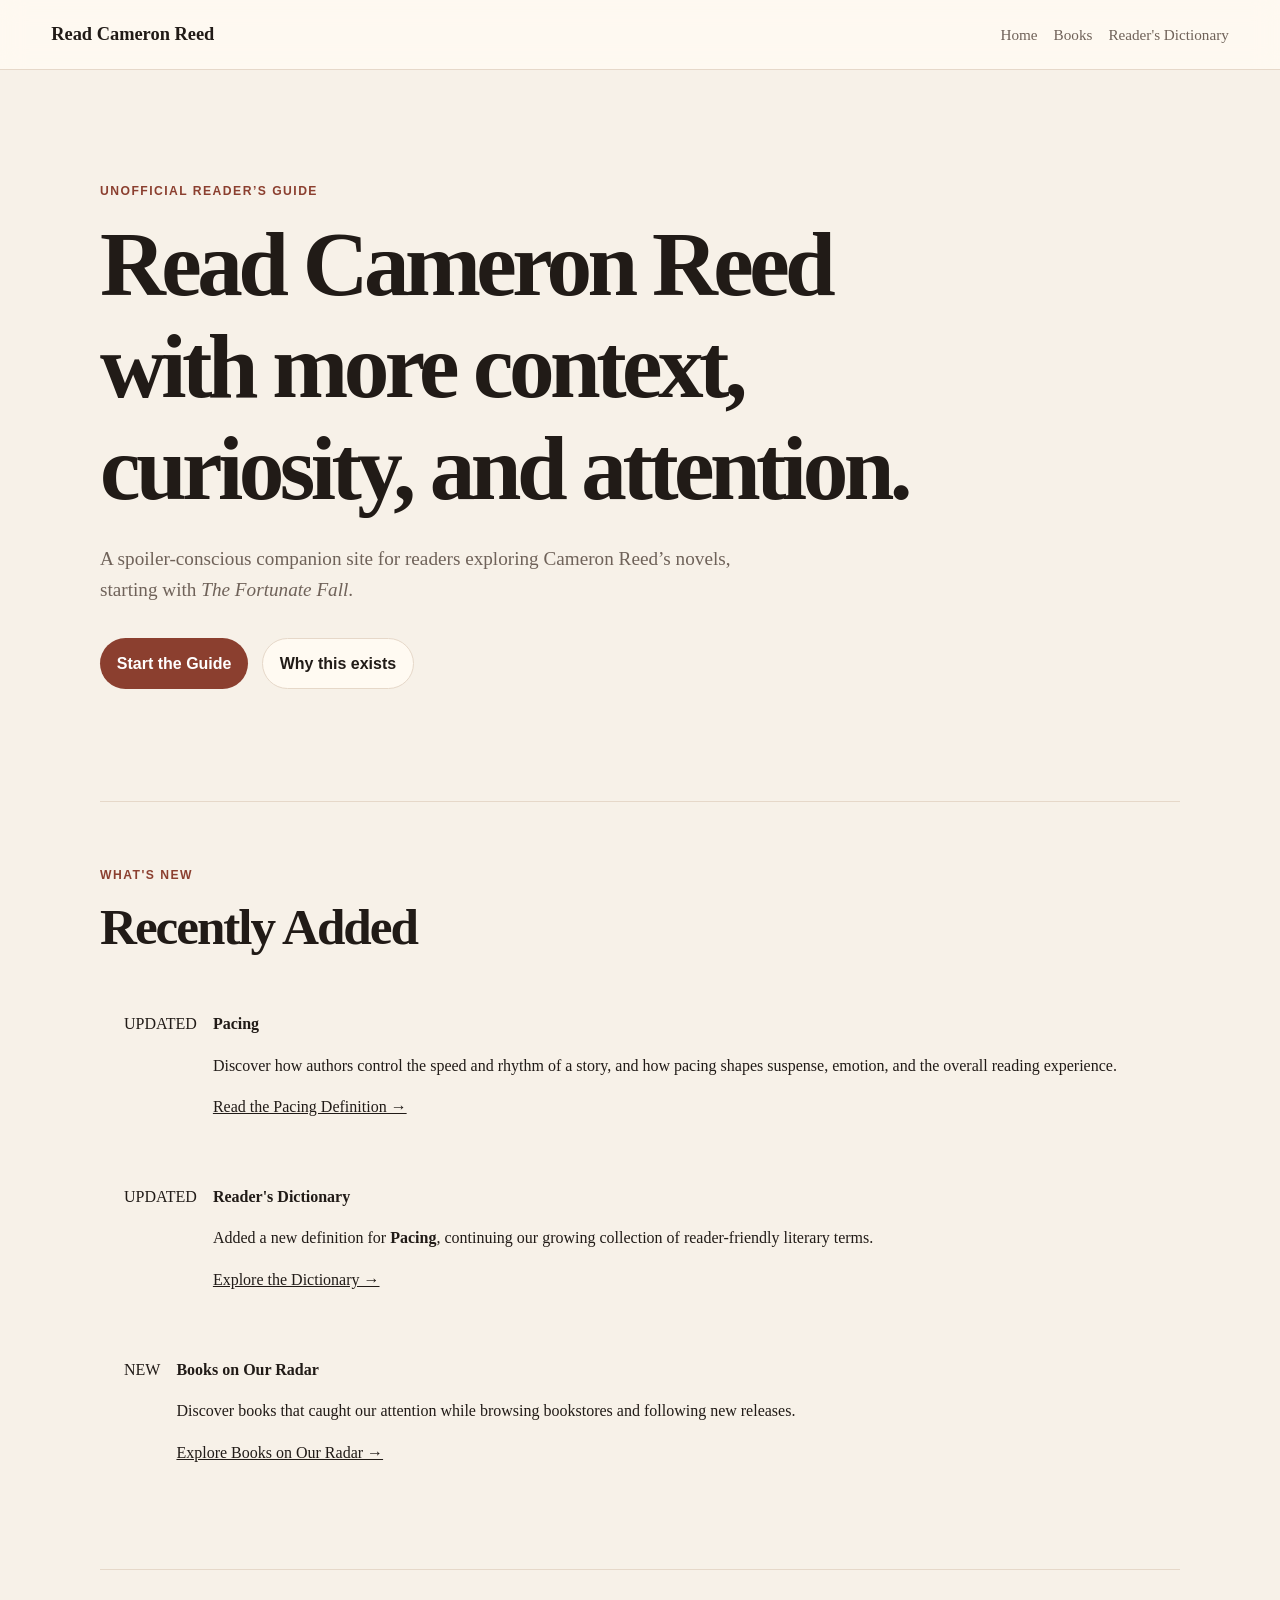
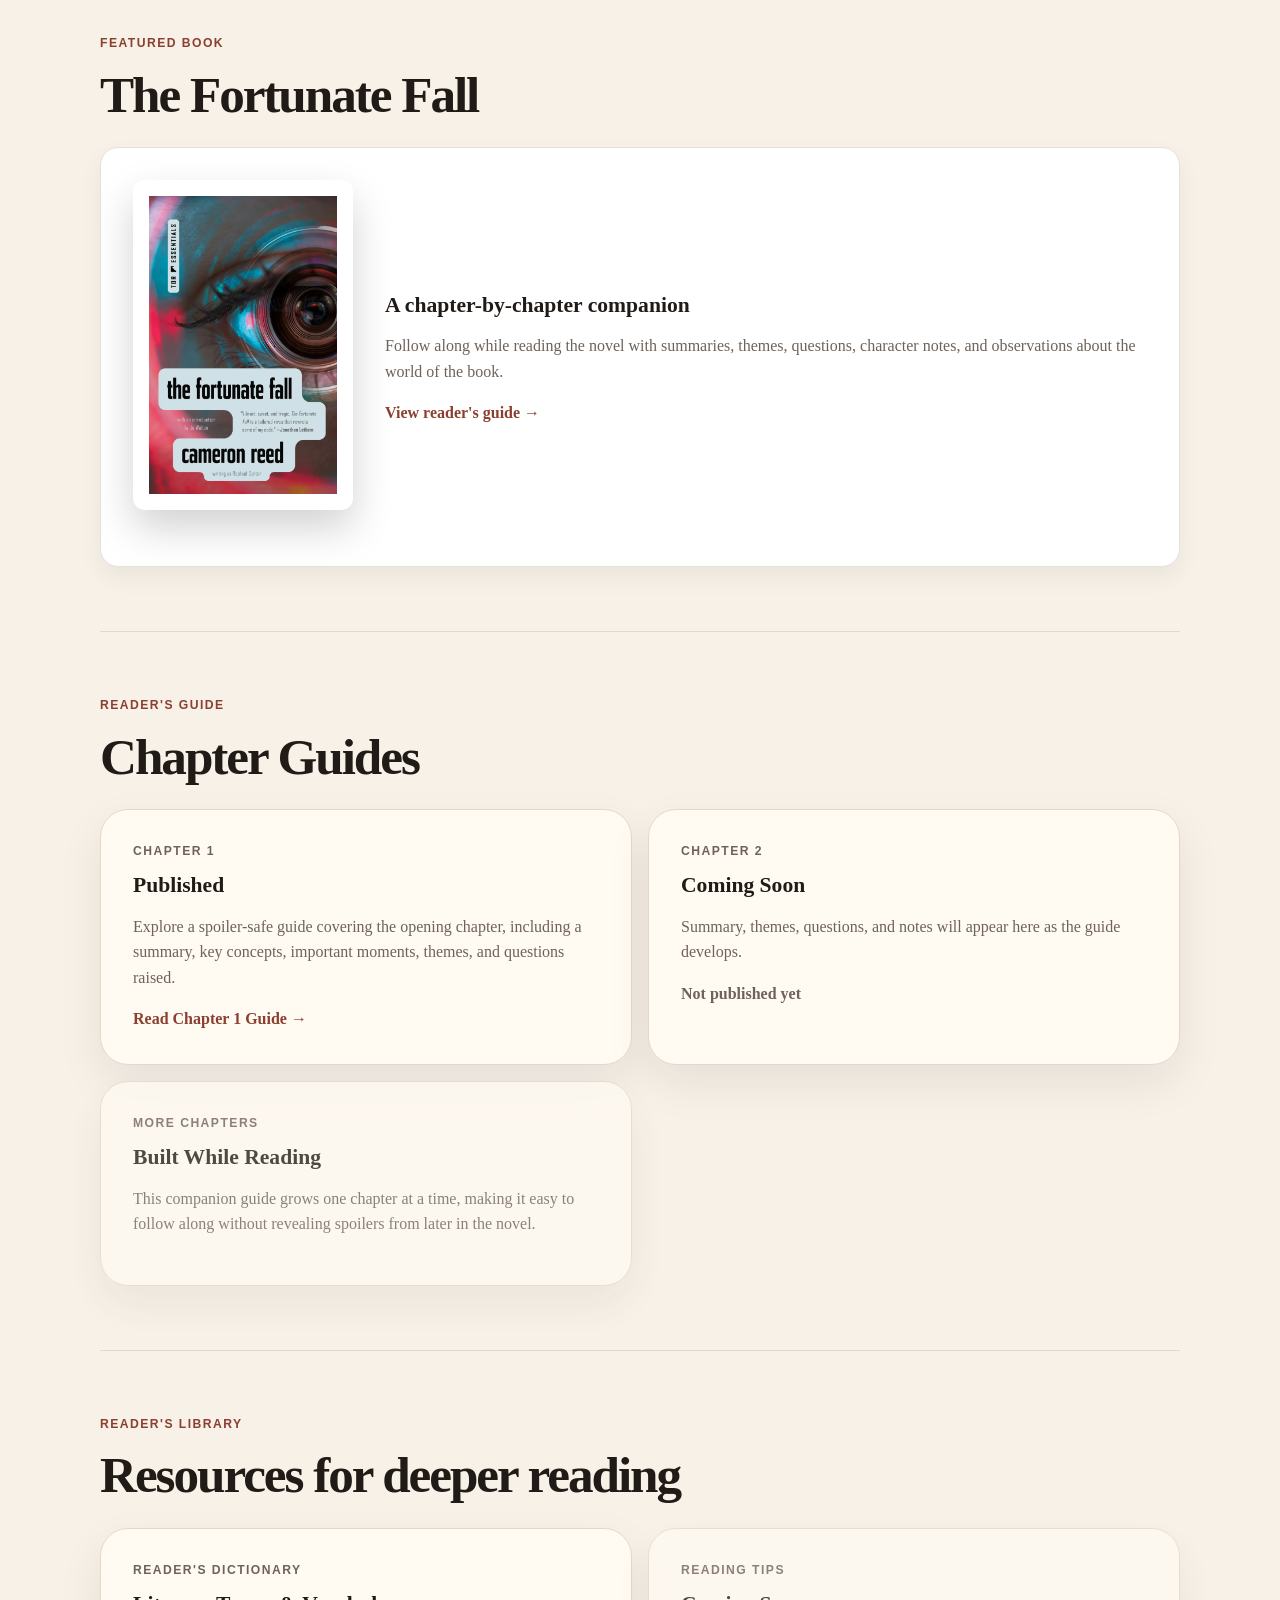
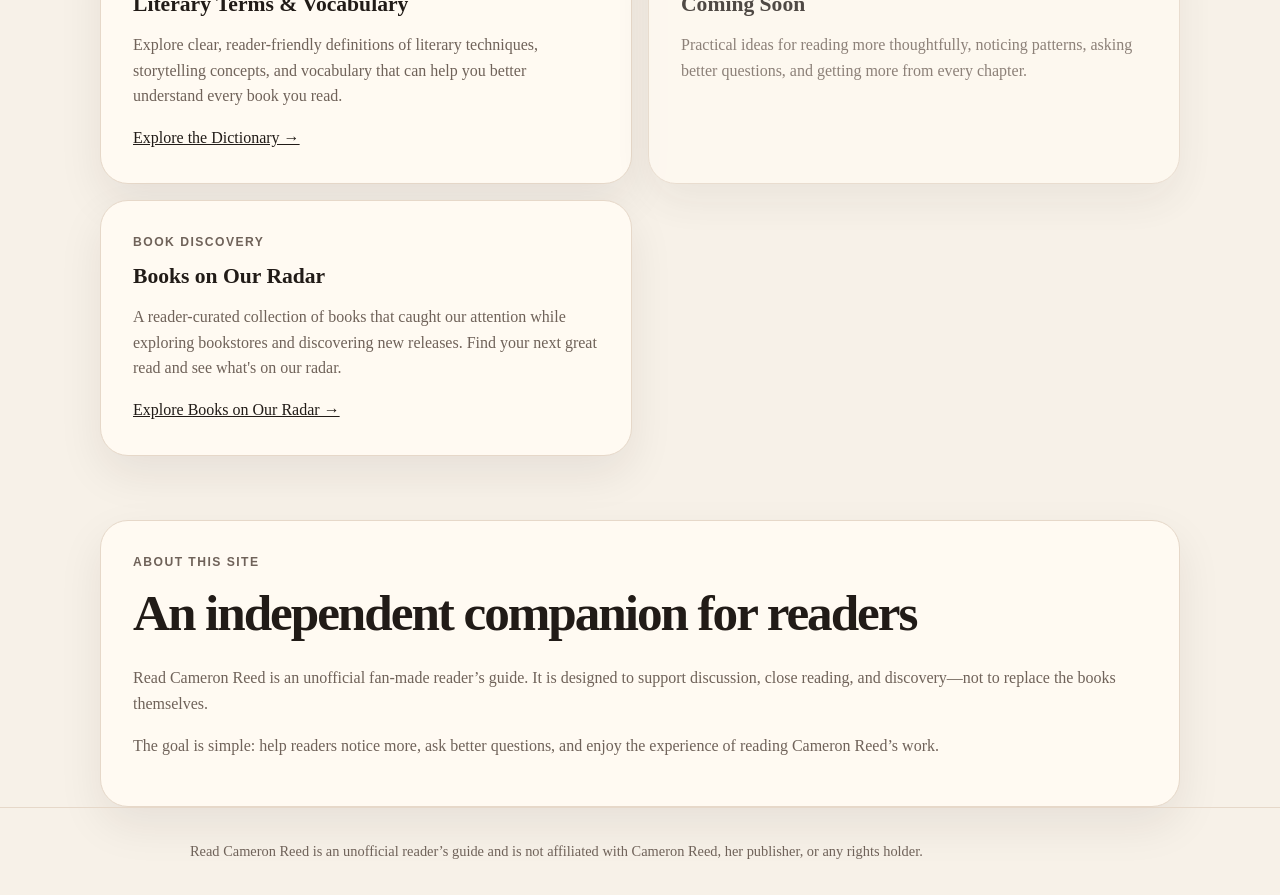
==== commit dfd010da: "Update homepage recent additions and publish Pacing definition" ====
--- a/index.html
+++ b/index.html
@@ -97,17 +97,35 @@
       <ul class="recent-list">
 
         <li>
-          <span class="recent-badge">NEW</span>
+          <span class="recent-badge">UPDATED</span>
 
           <div>
             <strong>Pacing</strong>
+
             <p>
-              Learn how authors control the speed and rhythm of a story, from
-              fast-moving action to quieter moments of reflection.
+              Discover how authors control the speed and rhythm of a story, and how
+              pacing shapes suspense, emotion, and the overall reading experience.
             </p>
 
             <a href="/readers-dictionary/pacing/">
               Read the Pacing Definition →
+            </a>
+          </div>
+        </li>
+
+        <li>
+          <span class="recent-badge">UPDATED</span>
+
+          <div>
+            <strong>Reader's Dictionary</strong>
+
+            <p>
+              Added a new definition for <strong>Pacing</strong>, continuing our growing
+              collection of reader-friendly literary terms.
+            </p>
+
+            <a href="/readers-dictionary/">
+              Explore the Dictionary →
             </a>
           </div>
         </li>
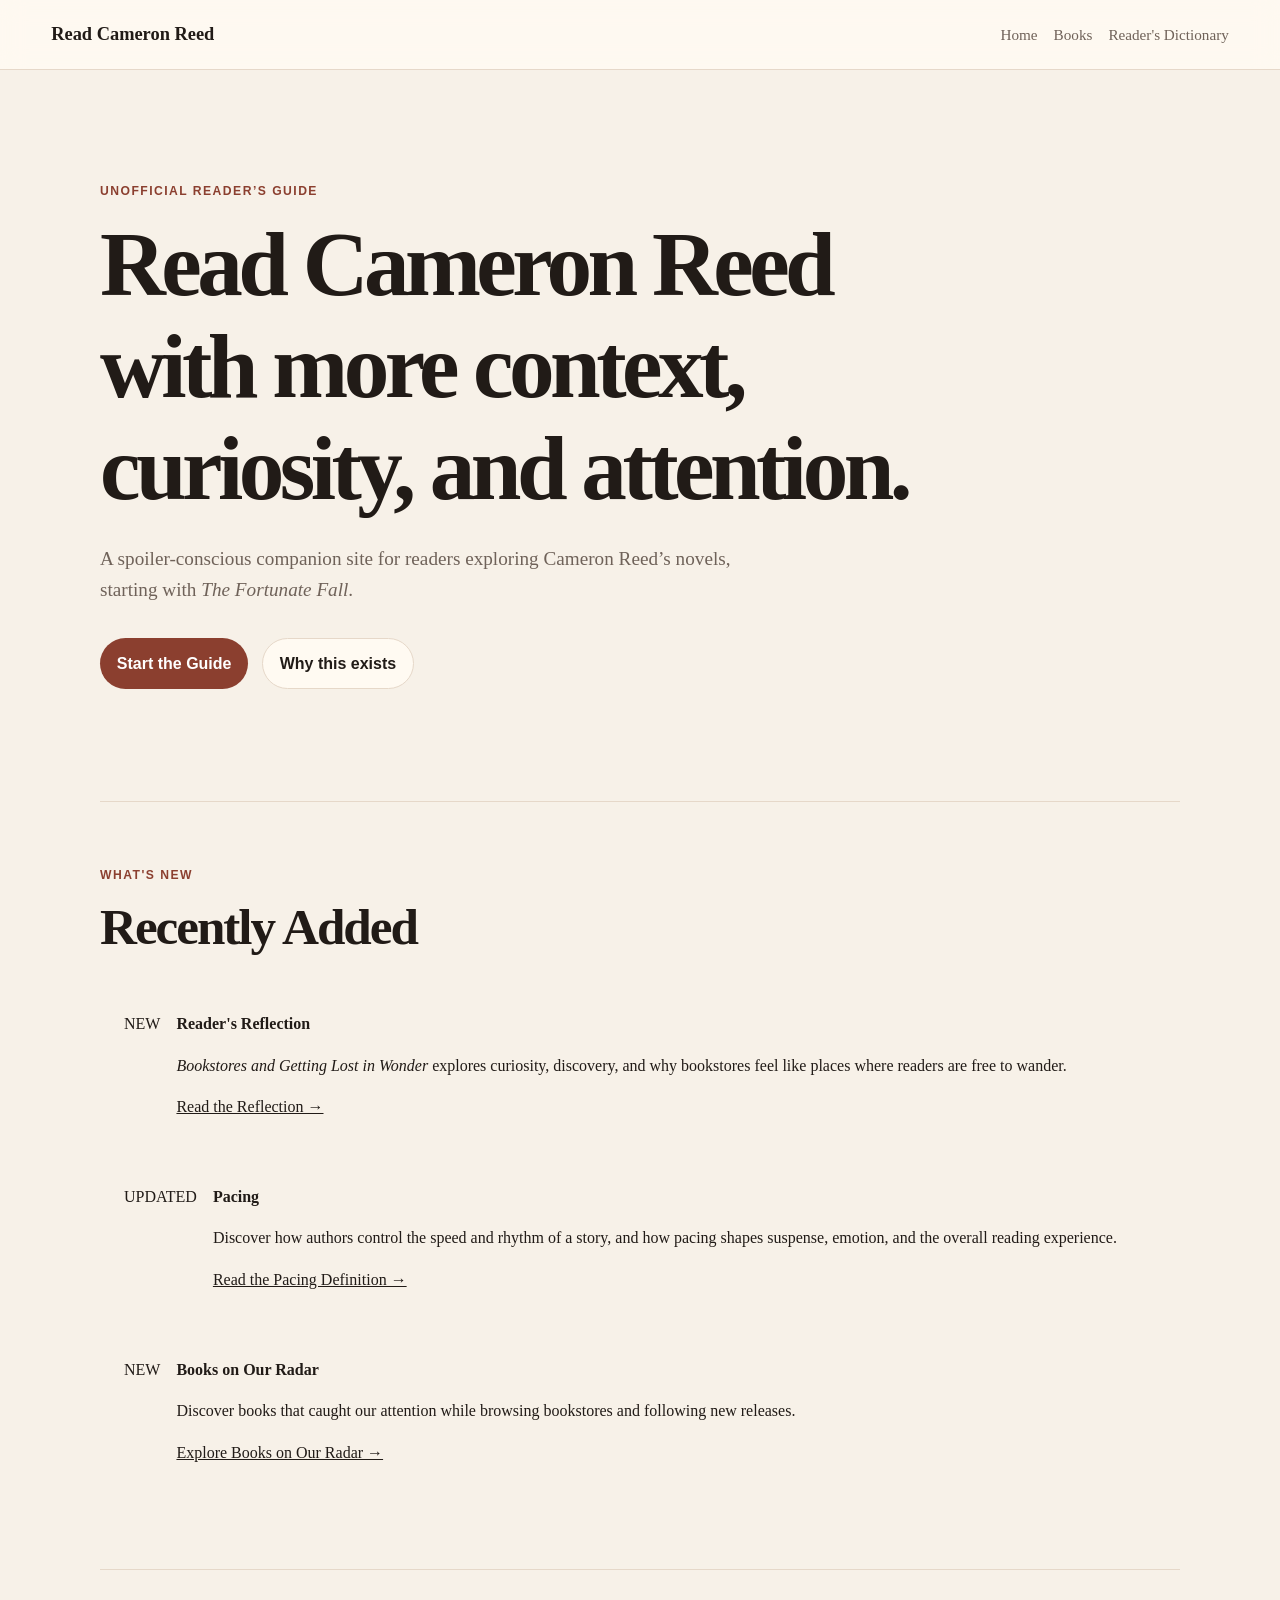
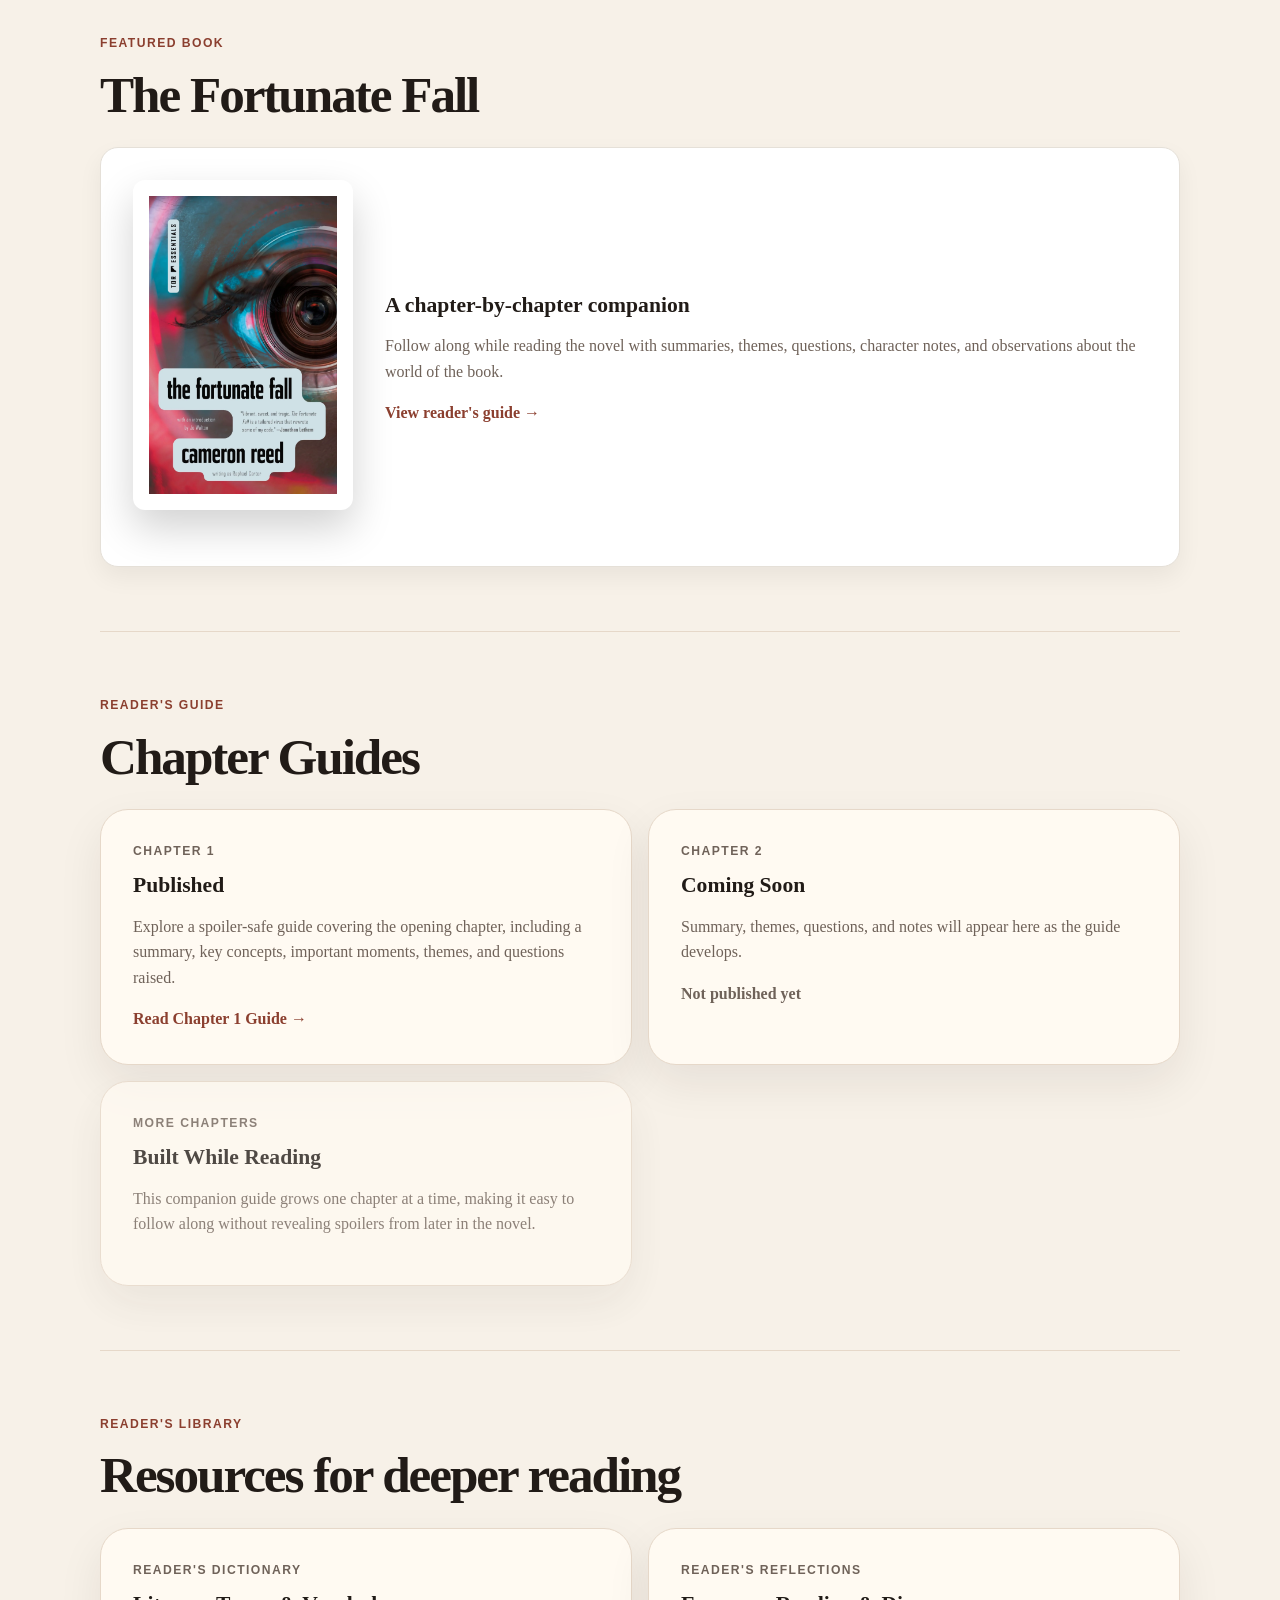
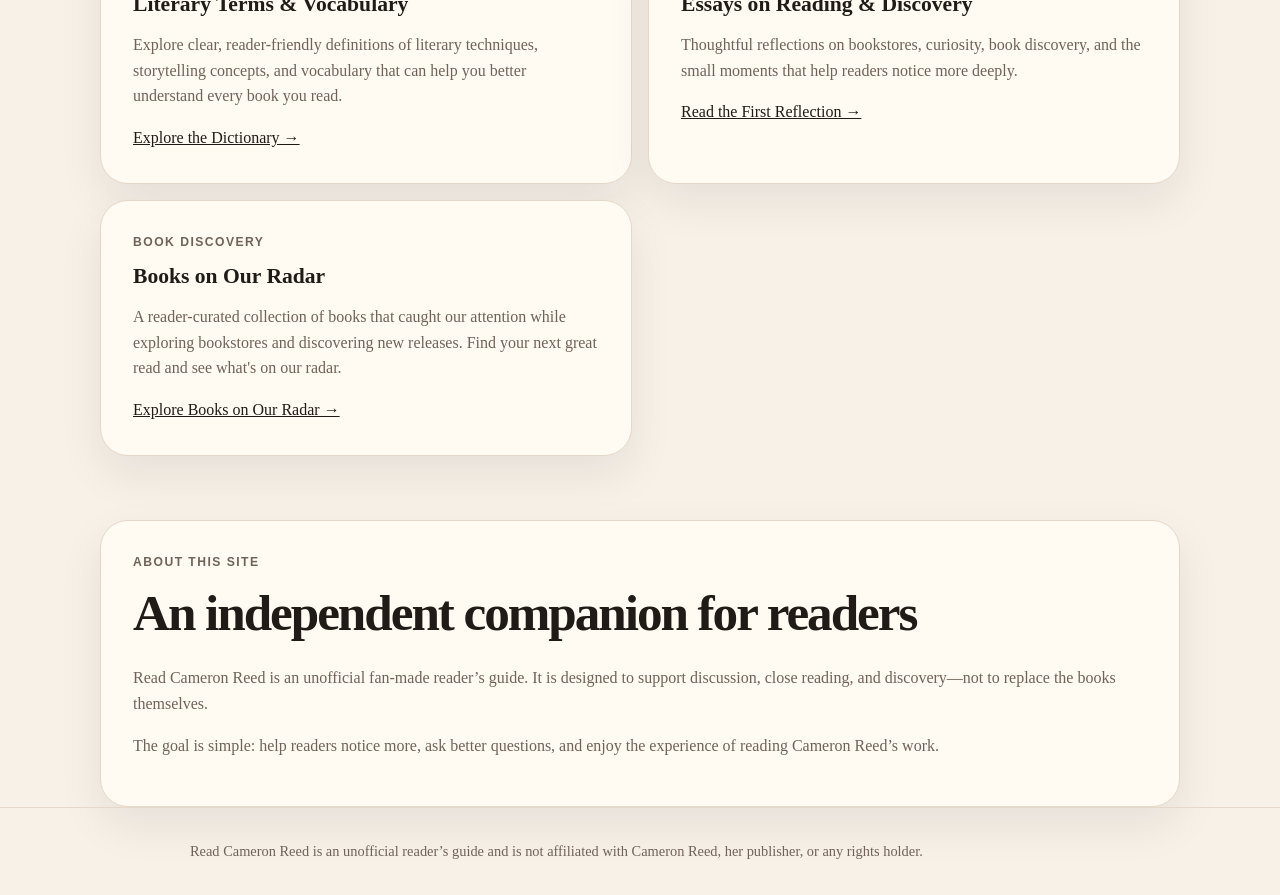
==== commit ddfc25a5: "Add first Reader's Reflection and update site navigation" ====
--- a/index.html
+++ b/index.html
@@ -56,7 +56,7 @@
 
   <meta name="theme-color" content="#8b3f2f">
 
-  <link rel="stylesheet" href="/assets/style.css?v=1.0.8" />
+  <link rel="stylesheet" href="/assets/style.css?v=1.0.9" />
 </head>
 
 <body>
@@ -97,6 +97,24 @@
       <ul class="recent-list">
 
         <li>
+          <span class="recent-badge">NEW</span>
+
+          <div>
+            <strong>Reader's Reflection</strong>
+
+            <p>
+              <em>Bookstores and Getting Lost in Wonder</em> explores curiosity,
+              discovery, and why bookstores feel like places where readers are free
+              to wander.
+            </p>
+
+            <a href="/reflections/bookstores-and-curiosity/">
+              Read the Reflection →
+            </a>
+          </div>
+        </li>
+
+        <li>
           <span class="recent-badge">UPDATED</span>
 
           <div>
@@ -114,27 +132,11 @@
         </li>
 
         <li>
-          <span class="recent-badge">UPDATED</span>
-
-          <div>
-            <strong>Reader's Dictionary</strong>
-
-            <p>
-              Added a new definition for <strong>Pacing</strong>, continuing our growing
-              collection of reader-friendly literary terms.
-            </p>
-
-            <a href="/readers-dictionary/">
-              Explore the Dictionary →
-            </a>
-          </div>
-        </li>
-
-        <li>
           <span class="recent-badge">NEW</span>
 
           <div>
             <strong>Books on Our Radar</strong>
+
             <p>
               Discover books that caught our attention while browsing bookstores
               and following new releases.
@@ -252,15 +254,19 @@
           </a>
         </article>
 
-        <article class="guide-card muted">
-          <p class="chapter-label">Reading Tips</p>
-
-          <h3>Coming Soon</h3>
-
-          <p>
-            Practical ideas for reading more thoughtfully, noticing patterns,
-            asking better questions, and getting more from every chapter.
-          </p>
+        <article class="guide-card">
+          <p class="chapter-label">Reader's Reflections</p>
+
+          <h3>Essays on Reading &amp; Discovery</h3>
+
+          <p>
+            Thoughtful reflections on bookstores, curiosity, book discovery, and the
+            small moments that help readers notice more deeply.
+          </p>
+
+          <a href="/reflections/bookstores-and-curiosity/">
+            Read the First Reflection →
+          </a>
         </article>
 
         <article class="guide-card">
--- a/assets/style.css
+++ b/assets/style.css
@@ -907,4 +907,108 @@
   border-radius: 18px;
   border: 1px solid var(--border-color);
   box-shadow: 0 18px 40px rgba(0, 0, 0, 0.12);
+}
+
+/* ==========================================================
+   Reader's Reflections
+   ========================================================== */
+
+.reflection-shell {
+  padding-top: 4rem;
+  padding-bottom: 4rem;
+}
+
+.reflection-entry {
+  max-width: 760px;
+  margin: 0 auto;
+  padding: 3rem;
+  border-radius: 28px;
+  background:
+    radial-gradient(circle at top left, rgba(185, 141, 91, 0.16), transparent 34%),
+    linear-gradient(180deg, #fffaf2 0%, #fff7ec 100%);
+  border: 1px solid rgba(117, 83, 46, 0.16);
+  box-shadow: 0 24px 70px rgba(84, 57, 29, 0.12);
+}
+
+.reflection-entry h1 {
+  max-width: 680px;
+  margin: 0.5rem 0 2rem;
+  font-size: clamp(2.2rem, 6vw, 4.25rem);
+  line-height: 0.98;
+  letter-spacing: -0.055em;
+}
+
+.reflection-prose {
+  font-size: clamp(1.08rem, 2vw, 1.28rem);
+  line-height: 1.85;
+  color: #3e3023;
+}
+
+.reflection-prose p {
+  margin: 0 0 1.15rem;
+}
+
+.reflection-opening {
+  max-width: 650px;
+}
+
+.reflection-opening strong {
+  color: #24180f;
+}
+
+.reflection-bridge {
+  margin: 2.5rem 0 1rem;
+  font-size: 0.92rem;
+  text-transform: uppercase;
+  letter-spacing: 0.14em;
+  color: #8b6846;
+  font-weight: 700;
+}
+
+.reflection-card {
+  padding: 2rem;
+  border-radius: 22px;
+  background: rgba(255, 255, 255, 0.66);
+  border: 1px solid rgba(117, 83, 46, 0.16);
+}
+
+.reflection-card p:last-child,
+.reflection-opening p:last-child {
+  margin-bottom: 0;
+}
+
+.reflection-nav {
+  display: flex;
+  justify-content: space-between;
+  gap: 1rem;
+  margin-top: 3rem;
+  padding-top: 1.25rem;
+  border-top: 1px solid rgba(117, 83, 46, 0.18);
+  color: #8b6846;
+  font-size: 0.95rem;
+}
+
+.reflection-nav a {
+  color: #5f3f22;
+  font-weight: 700;
+  text-decoration: none;
+}
+
+.reflection-nav a:hover {
+  text-decoration: underline;
+}
+
+@media (max-width: 700px) {
+  .reflection-entry {
+    padding: 2rem 1.35rem;
+    border-radius: 22px;
+  }
+
+  .reflection-card {
+    padding: 1.35rem;
+  }
+
+  .reflection-nav {
+    flex-direction: column;
+  }
 }
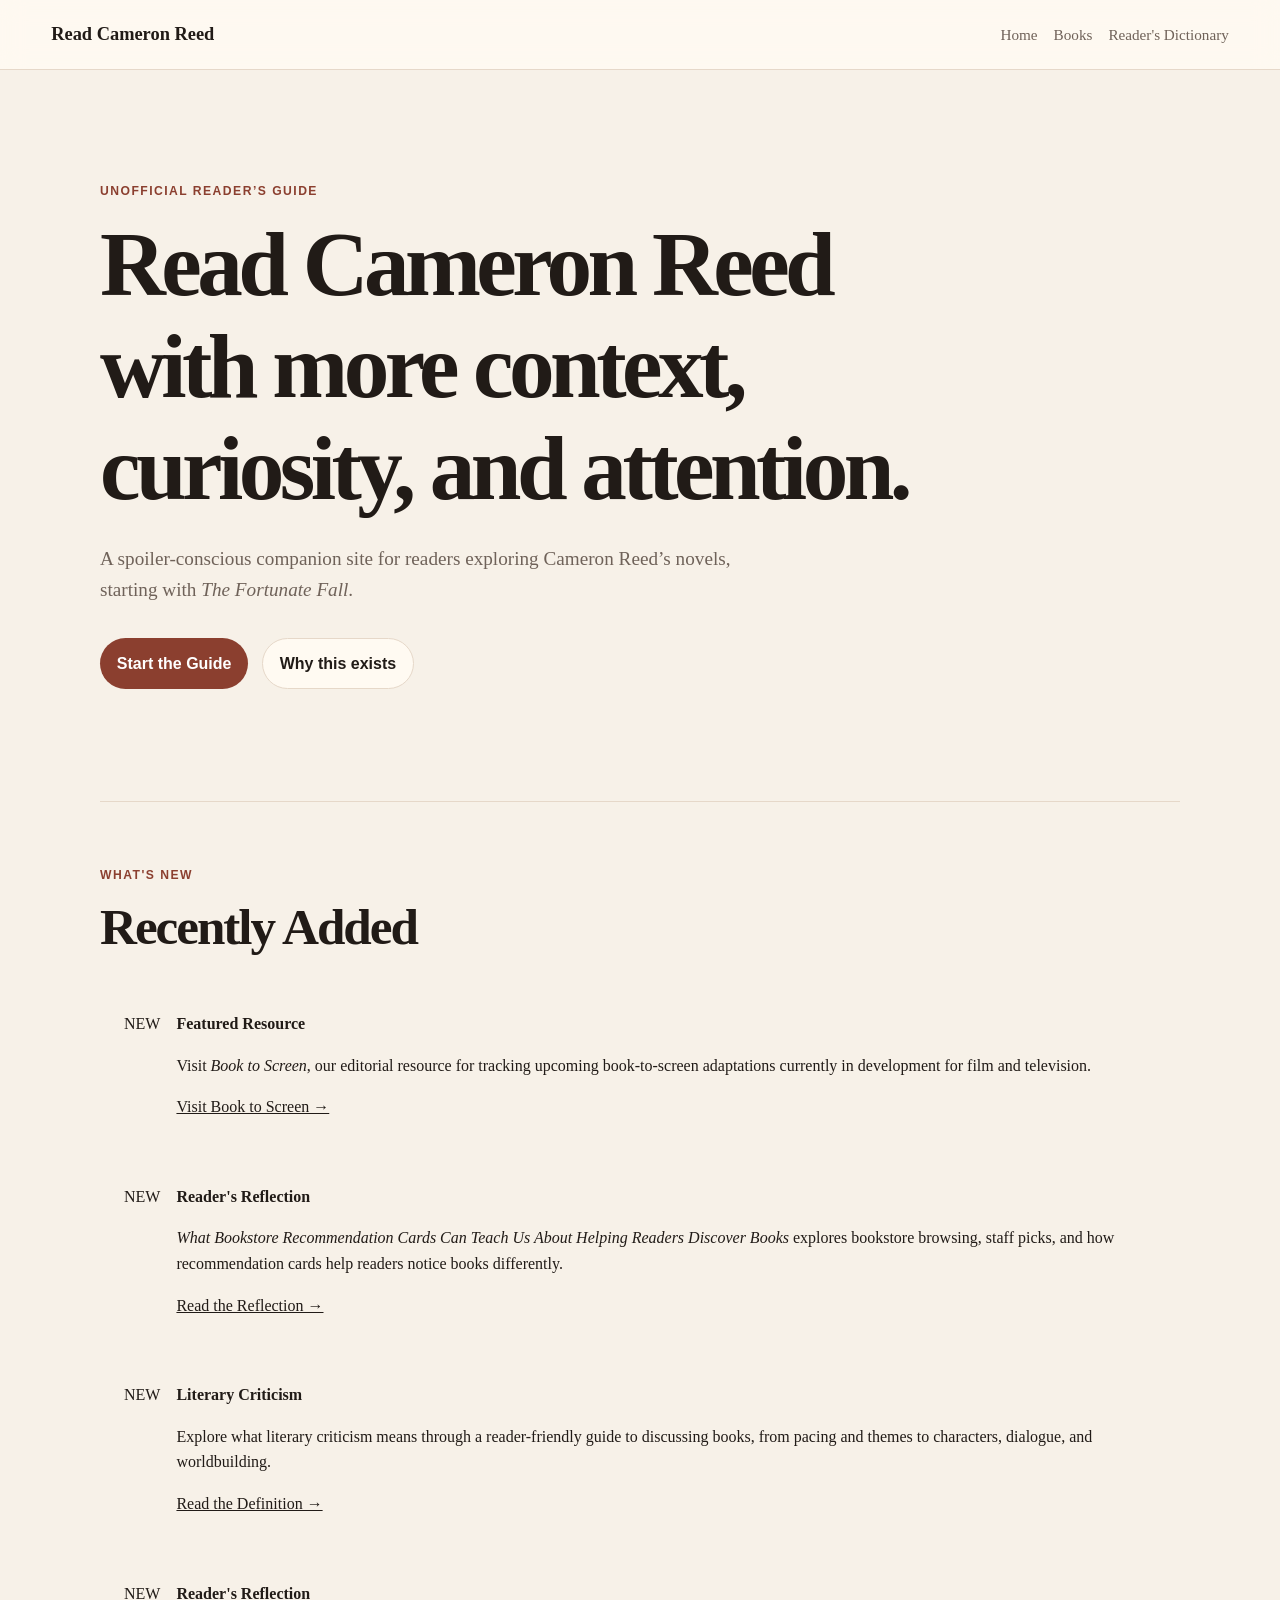
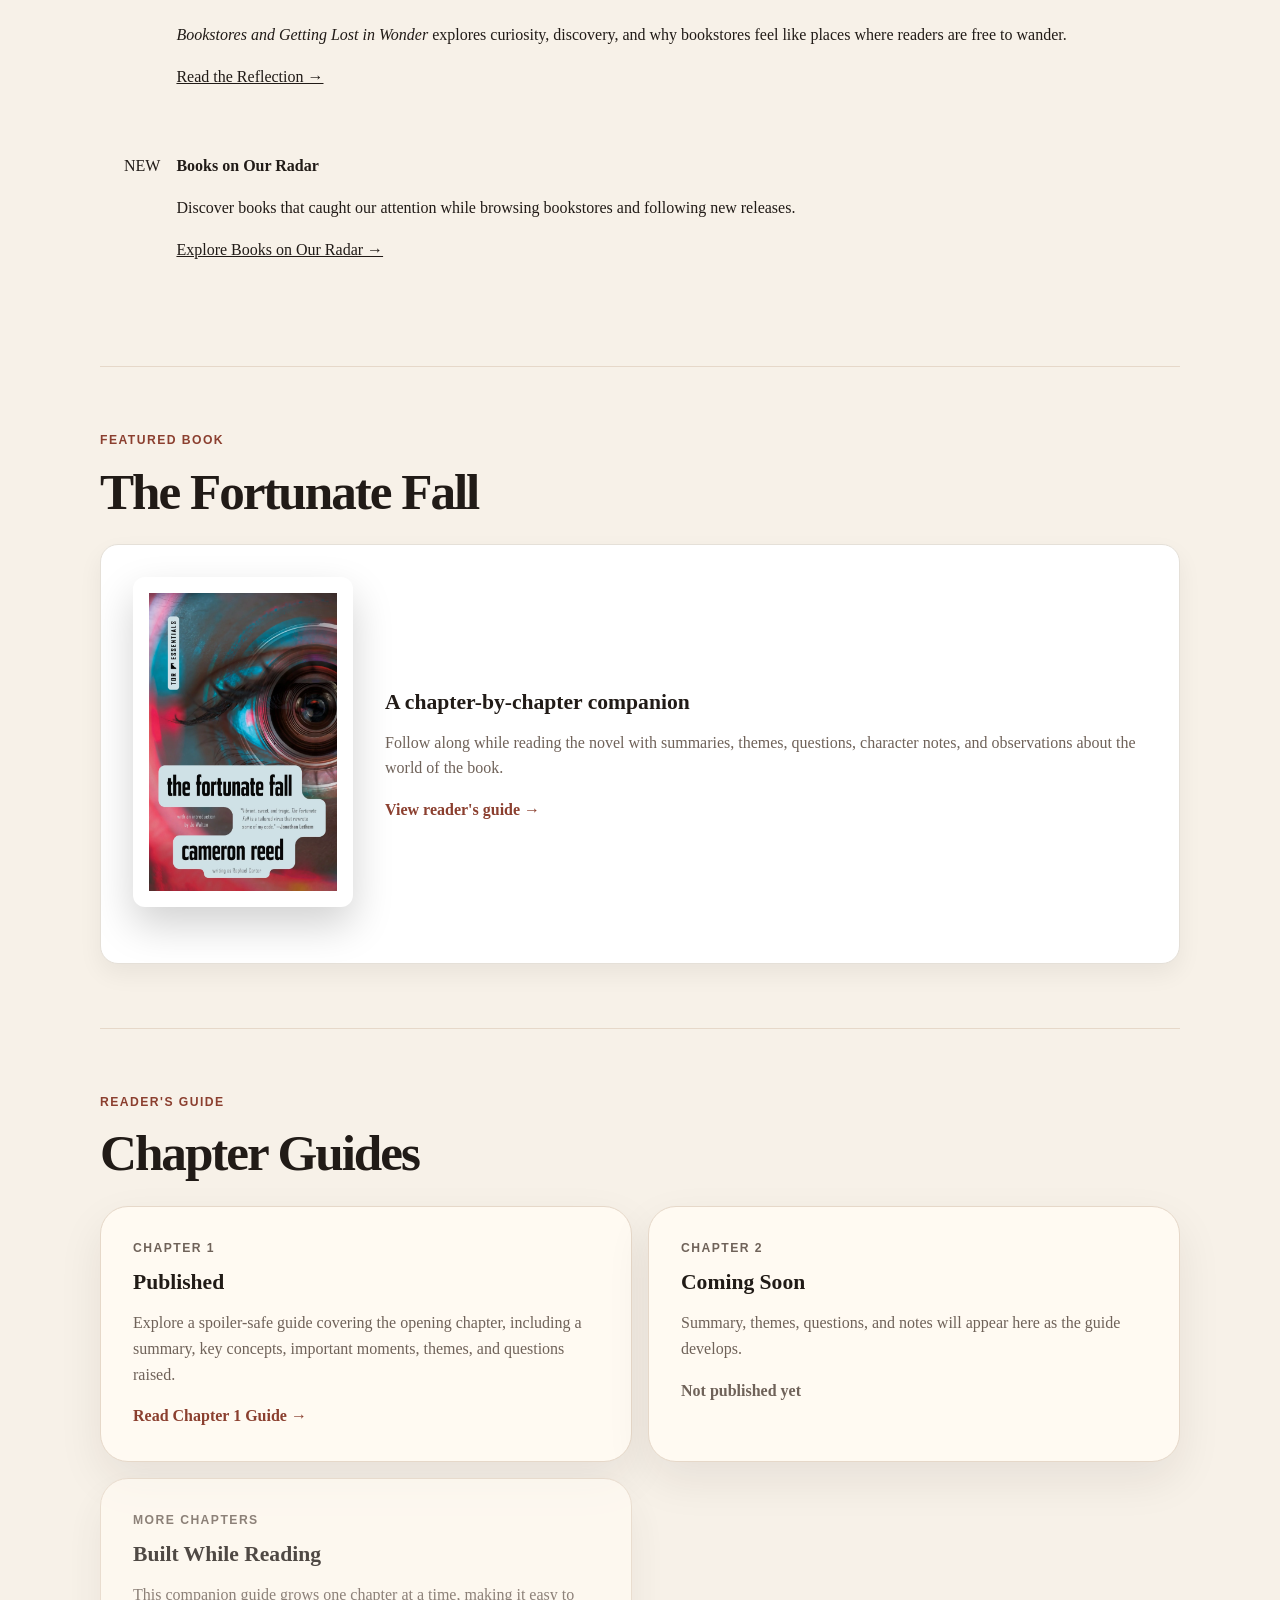
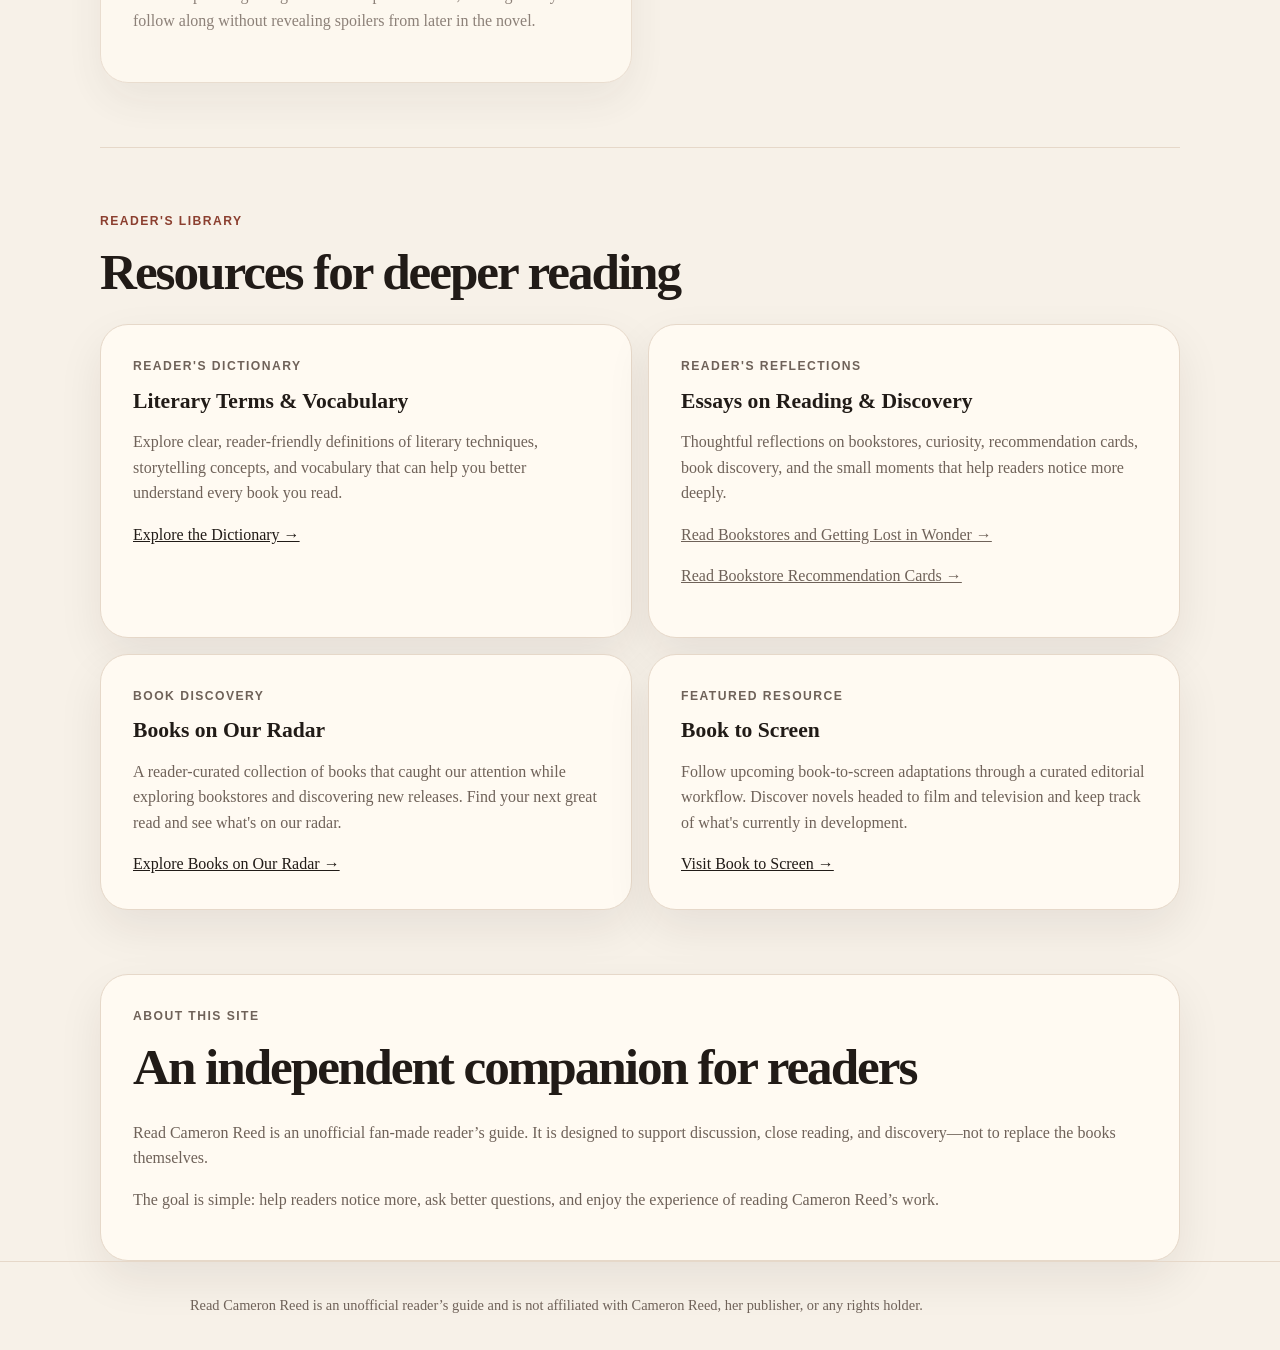
==== commit ad1232d7: "Add Book to Screen as a featured homepage resource" ====
--- a/index.html
+++ b/index.html
@@ -56,7 +56,7 @@
 
   <meta name="theme-color" content="#8b3f2f">
 
-  <link rel="stylesheet" href="/assets/style.css?v=1.0.9" />
+  <link rel="stylesheet" href="/assets/style.css?v=1.0.11" />
 </head>
 
 <body>
@@ -100,6 +100,60 @@
           <span class="recent-badge">NEW</span>
 
           <div>
+            <strong>Featured Resource</strong>
+
+            <p>
+              Visit <em>Book to Screen</em>, our editorial resource for tracking
+              upcoming book-to-screen adaptations currently in development for film
+              and television.
+            </p>
+
+            <a href="https://booktoscreen.org/" target="_blank" rel="noopener">
+              Visit Book to Screen →
+            </a>
+          </div>
+        </li>
+
+        <li>
+          <span class="recent-badge">NEW</span>
+
+          <div>
+            <strong>Reader's Reflection</strong>
+
+            <p>
+              <em>What Bookstore Recommendation Cards Can Teach Us About Helping Readers Discover Books</em>
+              explores bookstore browsing, staff picks, and how recommendation cards help readers notice books
+              differently.
+            </p>
+
+            <a href="/reflections/bookstore-recommendation-cards/">
+              Read the Reflection →
+            </a>
+          </div>
+        </li>
+
+        <li>
+          <span class="recent-badge">NEW</span>
+
+          <div>
+            <strong>Literary Criticism</strong>
+
+            <p>
+              Explore what literary criticism means through a reader-friendly guide to
+              discussing books, from pacing and themes to characters, dialogue, and
+              worldbuilding.
+            </p>
+
+            <a href="/readers-dictionary/literary-criticism/">
+              Read the Definition →
+            </a>
+          </div>
+        </li>
+
+        <li>
+          <span class="recent-badge">NEW</span>
+
+          <div>
             <strong>Reader's Reflection</strong>
 
             <p>
@@ -115,23 +169,6 @@
         </li>
 
         <li>
-          <span class="recent-badge">UPDATED</span>
-
-          <div>
-            <strong>Pacing</strong>
-
-            <p>
-              Discover how authors control the speed and rhythm of a story, and how
-              pacing shapes suspense, emotion, and the overall reading experience.
-            </p>
-
-            <a href="/readers-dictionary/pacing/">
-              Read the Pacing Definition →
-            </a>
-          </div>
-        </li>
-
-        <li>
           <span class="recent-badge">NEW</span>
 
           <div>
@@ -260,13 +297,21 @@
           <h3>Essays on Reading &amp; Discovery</h3>
 
           <p>
-            Thoughtful reflections on bookstores, curiosity, book discovery, and the
-            small moments that help readers notice more deeply.
-          </p>
-
-          <a href="/reflections/bookstores-and-curiosity/">
-            Read the First Reflection →
-          </a>
+            Thoughtful reflections on bookstores, curiosity, recommendation cards,
+            book discovery, and the small moments that help readers notice more deeply.
+          </p>
+
+          <p>
+            <a href="/reflections/bookstores-and-curiosity/">
+              Read Bookstores and Getting Lost in Wonder →
+            </a>
+          </p>
+
+          <p>
+            <a href="/reflections/bookstore-recommendation-cards/">
+              Read Bookstore Recommendation Cards →
+            </a>
+          </p>
         </article>
 
         <article class="guide-card">
@@ -282,6 +327,22 @@
 
           <a href="/books-on-our-radar/">
             Explore Books on Our Radar →
+          </a>
+        </article>
+
+        <article class="guide-card">
+          <p class="chapter-label">Featured Resource</p>
+
+          <h3>Book to Screen</h3>
+
+          <p>
+            Follow upcoming book-to-screen adaptations through a curated editorial
+            workflow. Discover novels headed to film and television and keep track
+            of what's currently in development.
+          </p>
+
+          <a href="https://booktoscreen.org/" target="_blank" rel="noopener">
+            Visit Book to Screen →
           </a>
         </article>
 
--- a/assets/style.css
+++ b/assets/style.css
@@ -633,7 +633,6 @@
 
 .dictionary-entry .eyebrow {
   margin-bottom: 0.75rem;
-  color: #8aa4d6;
   font-size: 0.85rem;
   font-weight: 700;
   letter-spacing: 0.12em;
@@ -1011,4 +1010,81 @@
   .reflection-nav {
     flex-direction: column;
   }
+}
+
+.reflection-notebook-entry {
+  max-width: 860px;
+  margin: 0 auto;
+  padding: 3rem 1.5rem;
+}
+
+.reflection-notebook-entry .reflection-prose,
+.reflection-notebook-entry .reflection-bridge,
+.reflection-notebook-entry .reflection-nav {
+  max-width: 650px;
+  margin-left: auto;
+  margin-right: auto;
+}
+
+.reflection-notebook-entry .reflection-note {
+  margin-top: 1.5rem;
+  margin-bottom: 2.5rem;
+  padding: 1rem 1.25rem;
+  border-left: 4px solid #c9a66b;
+  background: #fbf7ef;
+  color: #5f5140;
+  font-size: 0.98rem;
+}
+
+.reflection-notebook-entry .reflection-prose {
+  margin-top: 2rem;
+  margin-bottom: 2rem;
+  padding: 1.75rem;
+  background: #fffdf8;
+  border: 1px solid #eadfcd;
+  border-radius: 18px;
+  box-shadow: 0 10px 28px rgba(70, 48, 25, 0.08);
+}
+
+.reflection-notebook-entry .reflection-opening {
+  margin-top: 2.5rem;
+}
+
+.reflection-notebook-entry .reflection-prose p,
+.reflection-notebook-entry .reflection-prose li {
+  line-height: 1.75;
+}
+
+.reflection-notebook-entry .reflection-prose h3 {
+  margin-top: 2rem;
+  margin-bottom: 0.75rem;
+}
+
+.reflection-notebook-entry .reflection-prose blockquote {
+  margin: 1.5rem 0;
+  padding: 1rem 1.25rem;
+  border-left: 4px solid #9f7d4a;
+  background: #f7efe1;
+  font-style: italic;
+}
+
+.reflection-notebook-entry .reflection-card {
+  background: #fbf7ef;
+  font-size: 1.08rem;
+}
+
+.reflection-notebook-entry .reflection-bridge {
+  margin-top: 3rem;
+  margin-bottom: 1rem;
+  text-align: center;
+  font-style: italic;
+  color: #6f5d47;
+}
+
+.reflection-notebook-entry .reflection-nav {
+  margin-top: 3rem;
+  display: flex;
+  justify-content: space-between;
+  gap: 1rem;
+  font-size: 0.95rem;
 }
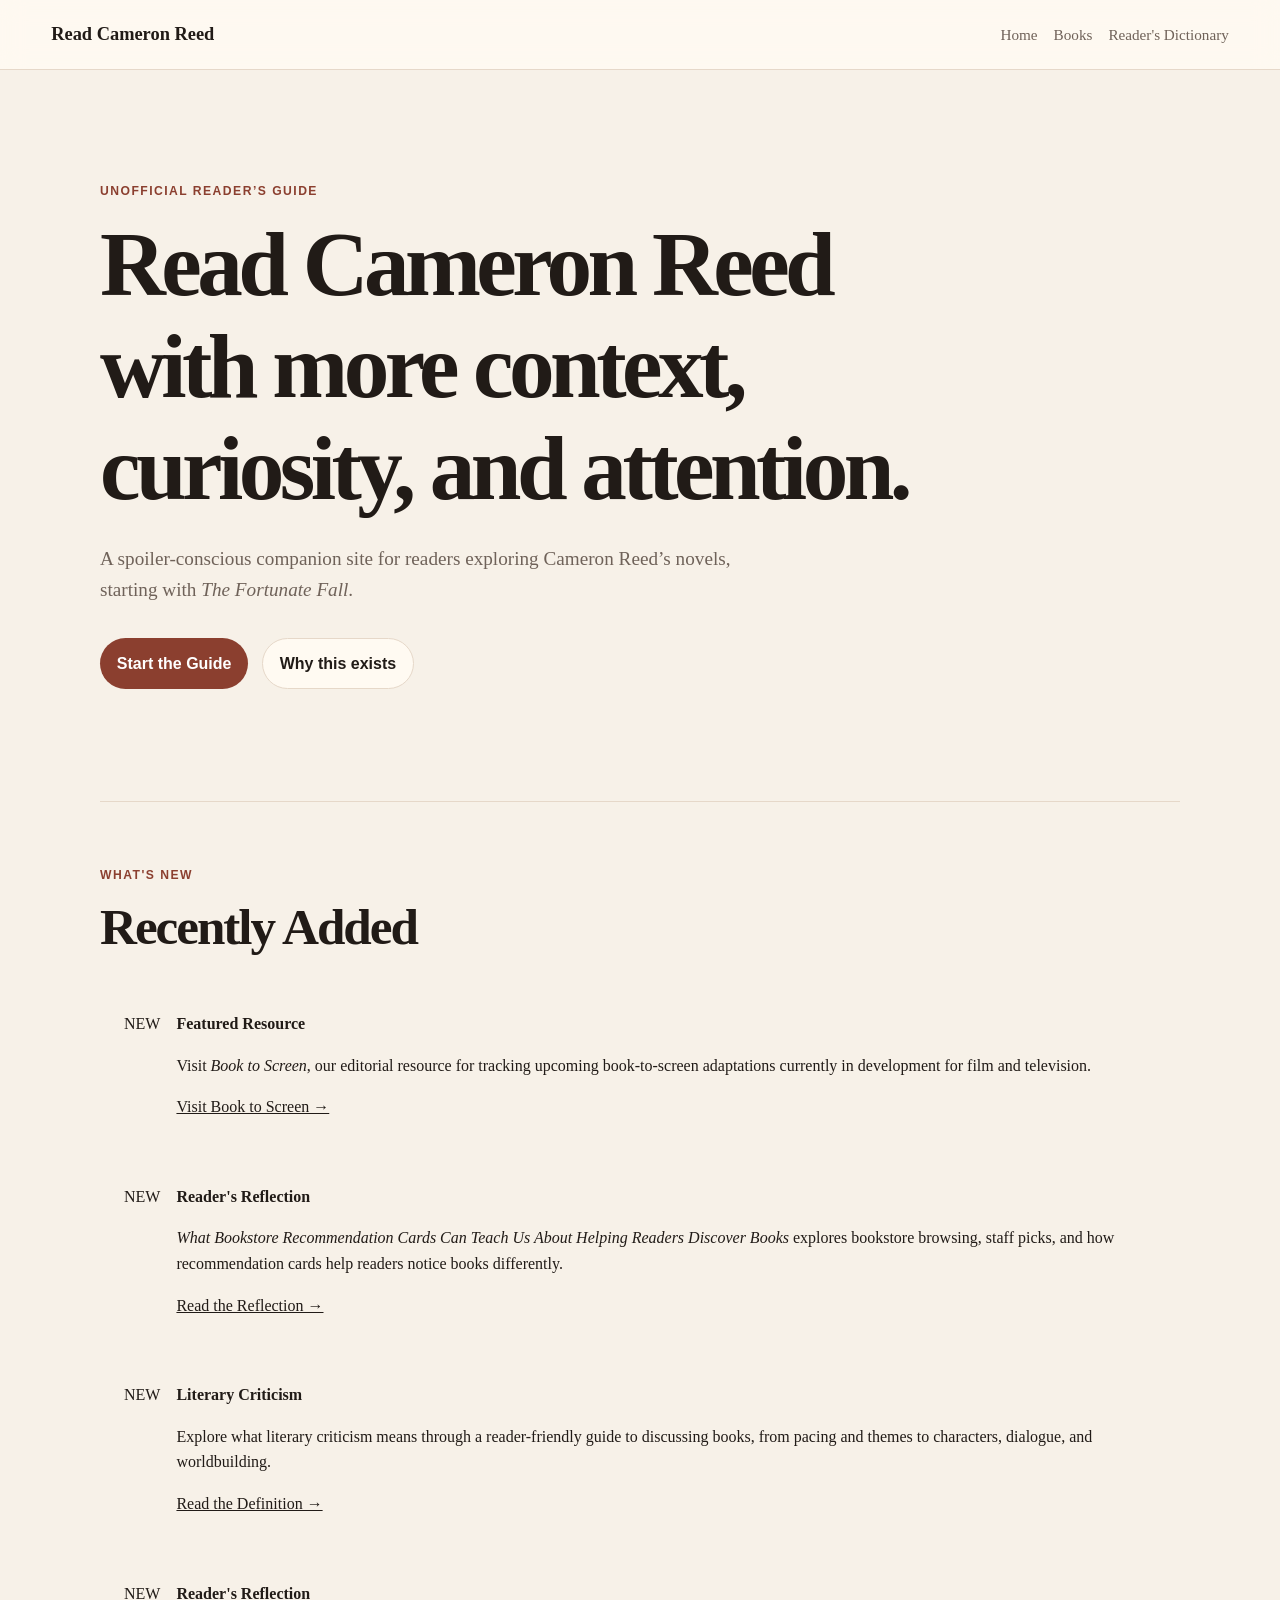
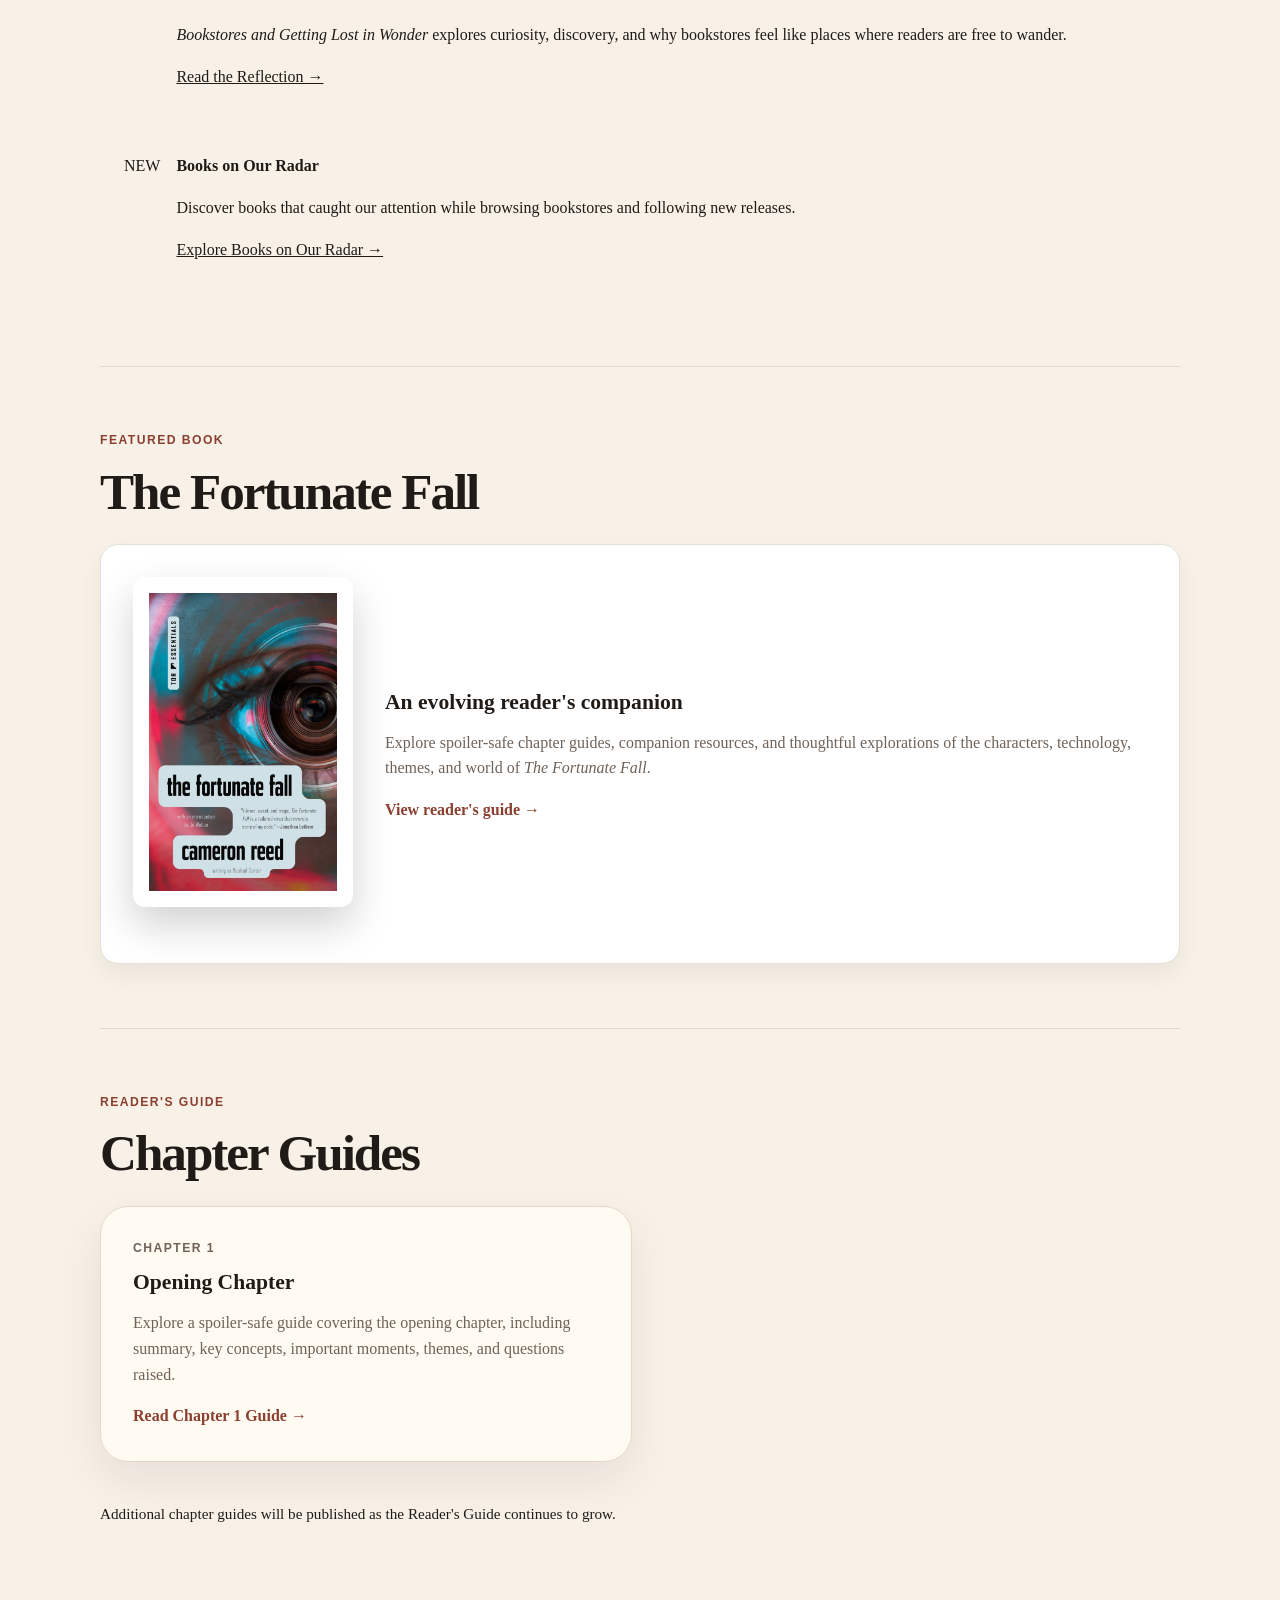
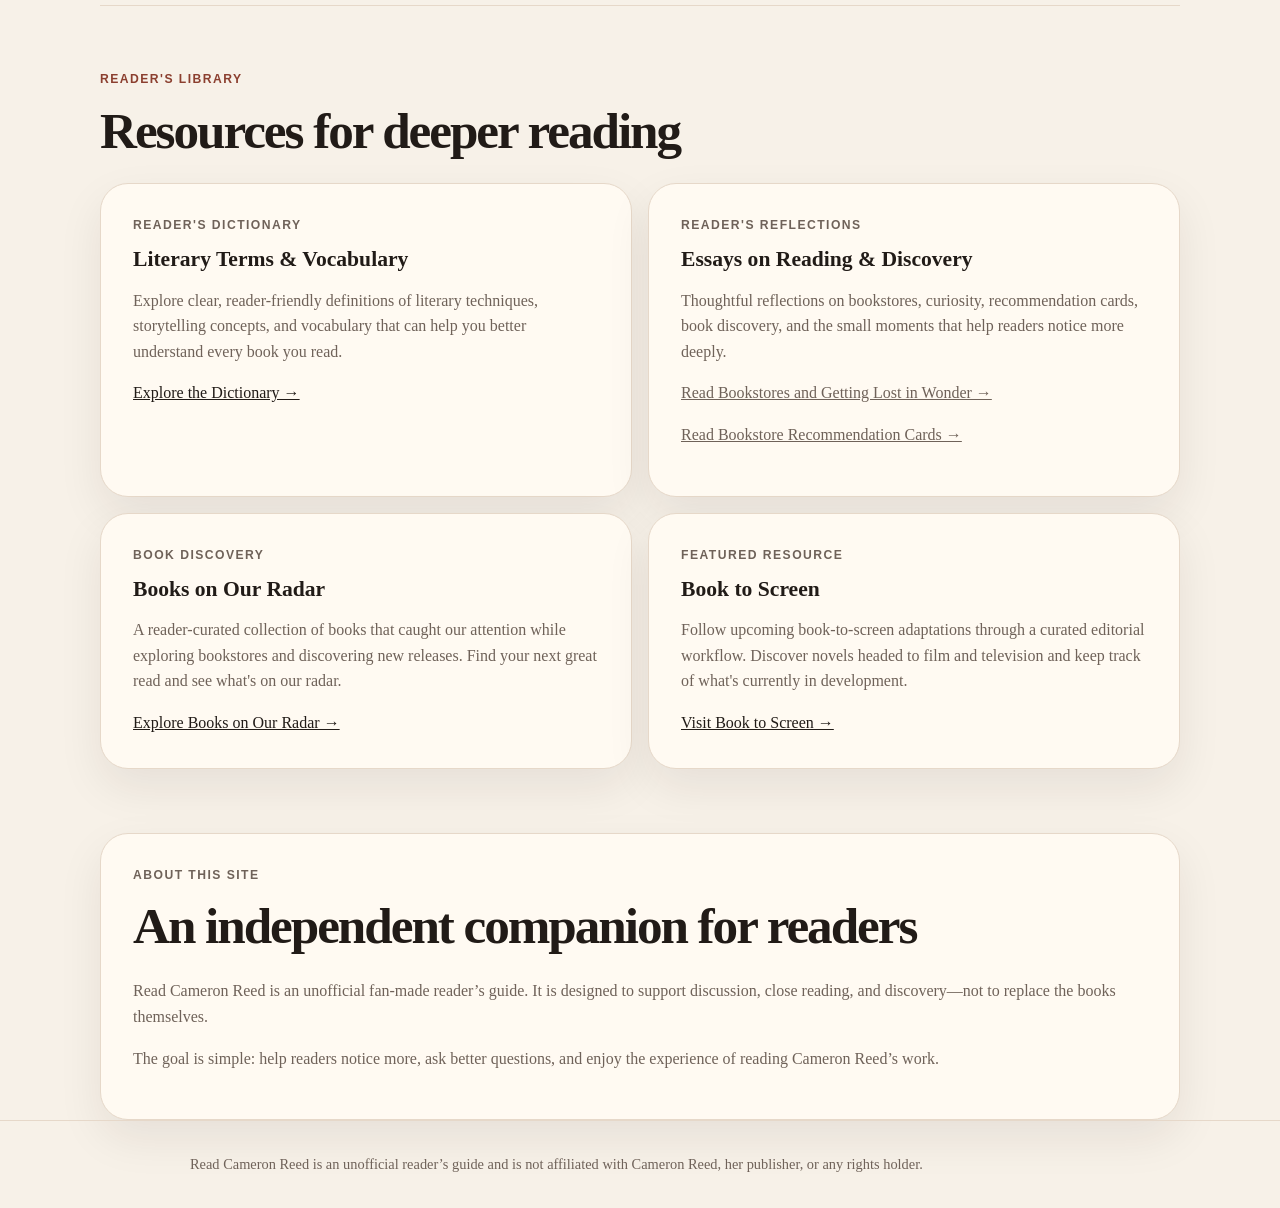
==== commit 64397981: "Refine Reader's Guide positioning across the site" ====
--- a/index.html
+++ b/index.html
@@ -56,7 +56,7 @@
 
   <meta name="theme-color" content="#8b3f2f">
 
-  <link rel="stylesheet" href="/assets/style.css?v=1.0.11" />
+  <link rel="stylesheet" href="/assets/style.css?v=1.0.13" />
 </head>
 
 <body>
@@ -200,14 +200,13 @@
           class="book-cover">
 
         <div>
-          <h3>A chapter-by-chapter companion</h3>
-          <p>
-            Follow along while reading the novel with summaries, themes,
-            questions, character notes, and observations about the world
-            of the book.
-          </p>
-
-          <a class="text-link" href="#guides">
+          <h3>An evolving reader's companion</h3>
+          <p>
+            Explore spoiler-safe chapter guides, companion resources, and thoughtful explorations of the characters,
+            technology, themes, and world of <em>The Fortunate Fall</em>.
+          </p>
+
+          <a class="text-link" href="/the-fortunate-fall/">
             View reader's guide →
           </a>
         </div>
@@ -226,45 +225,21 @@
         <article class="guide-card">
           <p class="chapter-label">Chapter 1</p>
 
-          <h3>Published</h3>
-
-          <p>
-            Explore a spoiler-safe guide covering the opening chapter, including a
-            summary, key concepts, important moments, themes, and questions raised.
+          <h3>Opening Chapter</h3>
+
+          <p>
+            Explore a spoiler-safe guide covering the opening chapter, including summary, key concepts, important
+            moments, themes, and questions raised.
           </p>
 
           <a class="text-link" href="/the-fortunate-fall/chapter-1/">
             Read Chapter 1 Guide →
           </a>
         </article>
-
-        <article class="guide-card">
-          <p class="chapter-label">Chapter 2</p>
-
-          <h3>Coming Soon</h3>
-
-          <p>
-            Summary, themes, questions, and notes will appear here as the guide
-            develops.
-          </p>
-
-          <a class="text-link disabled" href="#" aria-disabled="true">
-            Not published yet
-          </a>
-        </article>
-
-        <article class="guide-card muted">
-          <p class="chapter-label">More Chapters</p>
-
-          <h3>Built While Reading</h3>
-
-          <p>
-            This companion guide grows one chapter at a time, making it easy to
-            follow along without revealing spoilers from later in the novel.
-          </p>
-        </article>
-
-      </div>
+      </div>
+      <p class="doc-note">
+        Additional chapter guides will be published as the Reader's Guide continues to grow.
+      </p>
     </section>
 
     <section id="library" class="section">
--- a/assets/style.css
+++ b/assets/style.css
@@ -621,6 +621,15 @@
   border-radius: 16px;
 }
 
+.doc-note {
+  margin-top: 1.5rem;
+  padding-top: 1rem;
+  border-top: 1px solid var(--border-color);
+  color: var(--text-muted);
+  font-size: 0.95rem;
+  line-height: 1.6;
+}
+
 /* ==========================================================
    Reader's Dictionary
    ========================================================== */
